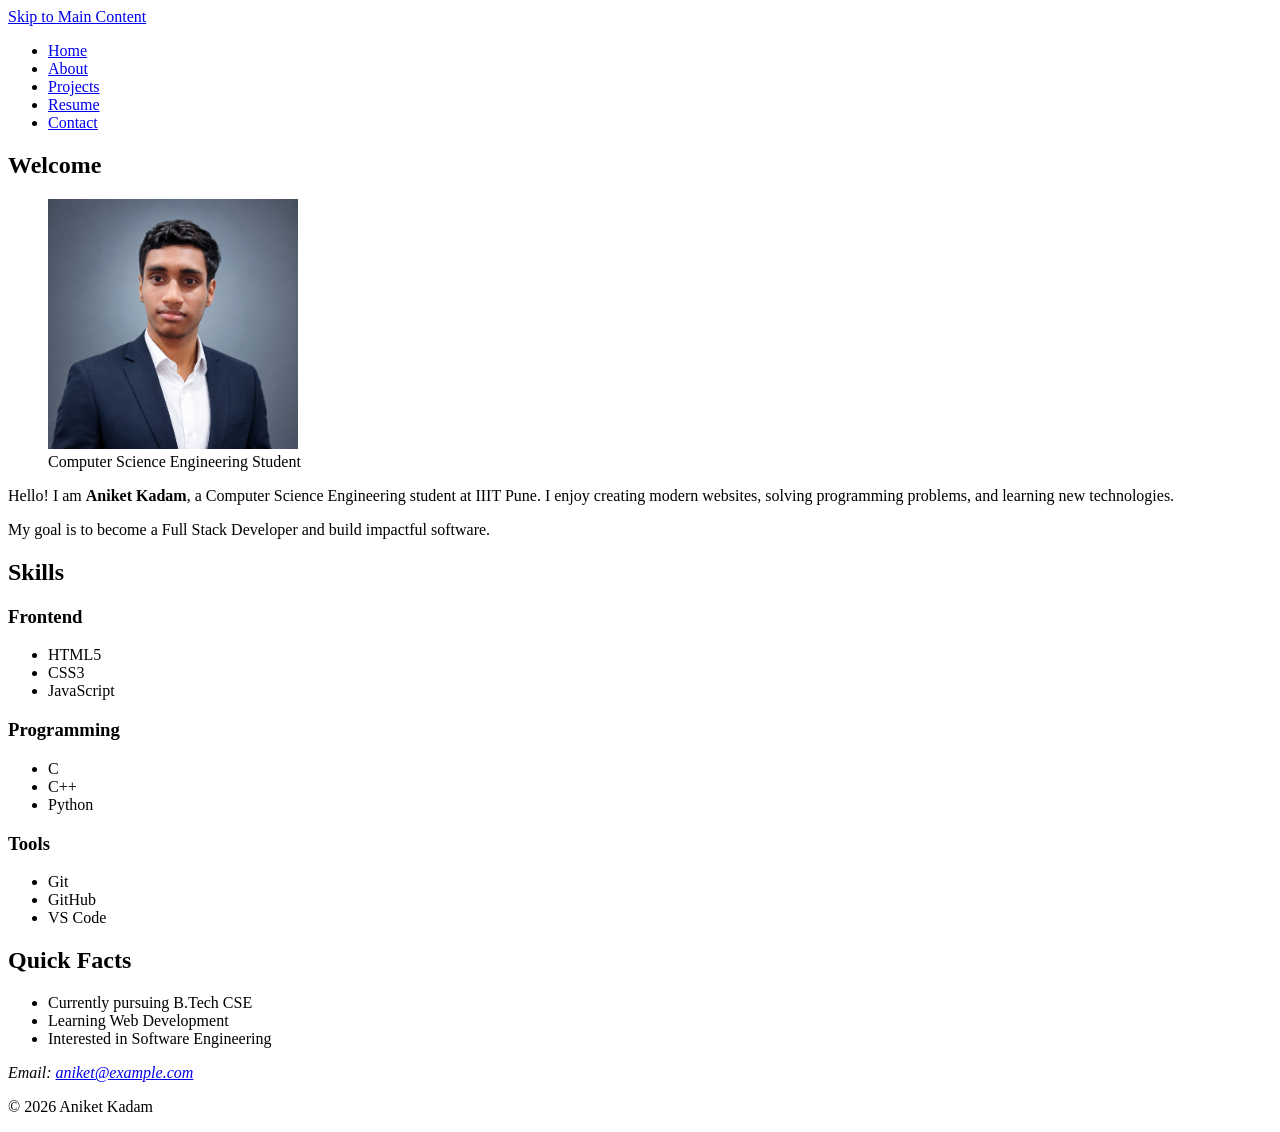
==== index.html @ 36141d14 "Initial commit" ====
<!DOCTYPE html>
<html lang="en">

<head>
    <meta charset="UTF-8">
    <meta name="viewport" content="width=device-width, initial-scale=1.0">

    <title>Aniket Kadam | Portfolio</title>

    <meta name="description" content="Portfolio of Aniket Kadam, Computer Science Engineering student at IIIT Pune.">

    <meta name="keywords" content="Portfolio, HTML, CSS, JavaScript, IIIT Pune">

    <meta name="author" content="Aniket Kadam">

</head>

<body>

    <a href="#main-content" class="skip-link">
        Skip to Main Content
    </a>

    <header>
        <nav aria-label="Primary Navigation">

            <ul>

                <li><a href="index.html">Home</a></li>

                <li><a href="about.html">About</a></li>

                <li><a href="projects.html">Projects</a></li>

                <li><a href="resume.html">Resume</a></li>

                <li><a href="contact.html">Contact</a></li>

            </ul>

        </nav>

    </header>

    <main id="main-content">

        <section>

            <h2>Welcome</h2>

            <figure>

                <img src="images/profile.png" alt="Portrait of Aniket Kadam" width="250">

                <figcaption>
                    Computer Science Engineering Student
                </figcaption>

            </figure>

            <p>

                Hello!

                I am <strong>Aniket Kadam</strong>, a Computer Science Engineering student at IIIT Pune.

                I enjoy creating modern websites, solving programming problems, and learning new technologies.

            </p>

            <p>

                My goal is to become a Full Stack Developer and build impactful software.

            </p>



        </section>

        <section>

            <h2>Skills</h2>

            <article>

                <h3>Frontend</h3>

                <ul>

                    <li>HTML5</li>

                    <li>CSS3</li>

                    <li>JavaScript</li>

                </ul>

            </article>

            <article>

                <h3>Programming</h3>

                <ul>

                    <li>C</li>

                    <li>C++</li>
                    
                    <li>Python</li>

                </ul>

            </article>

            <article>

                <h3>Tools</h3>

                <ul>

                    <li>Git</li>

                    <li>GitHub</li>

                    <li>VS Code</li>

                </ul>

            </article>

        </section>

        <aside>

            <h2>Quick Facts</h2>

            <ul>

                <li>Currently pursuing B.Tech CSE</li>

                <li>Learning Web Development</li>

                <li>Interested in Software Engineering</li>

            </ul>

        </aside>

    </main>

    <footer>

        <address>

            Email:
            <a href="mailto:aniket@example.com">
                aniket@example.com
            </a>

        </address>

        <p>

            © 2026 Aniket Kadam

        </p>

    </footer>

</body>

</html>
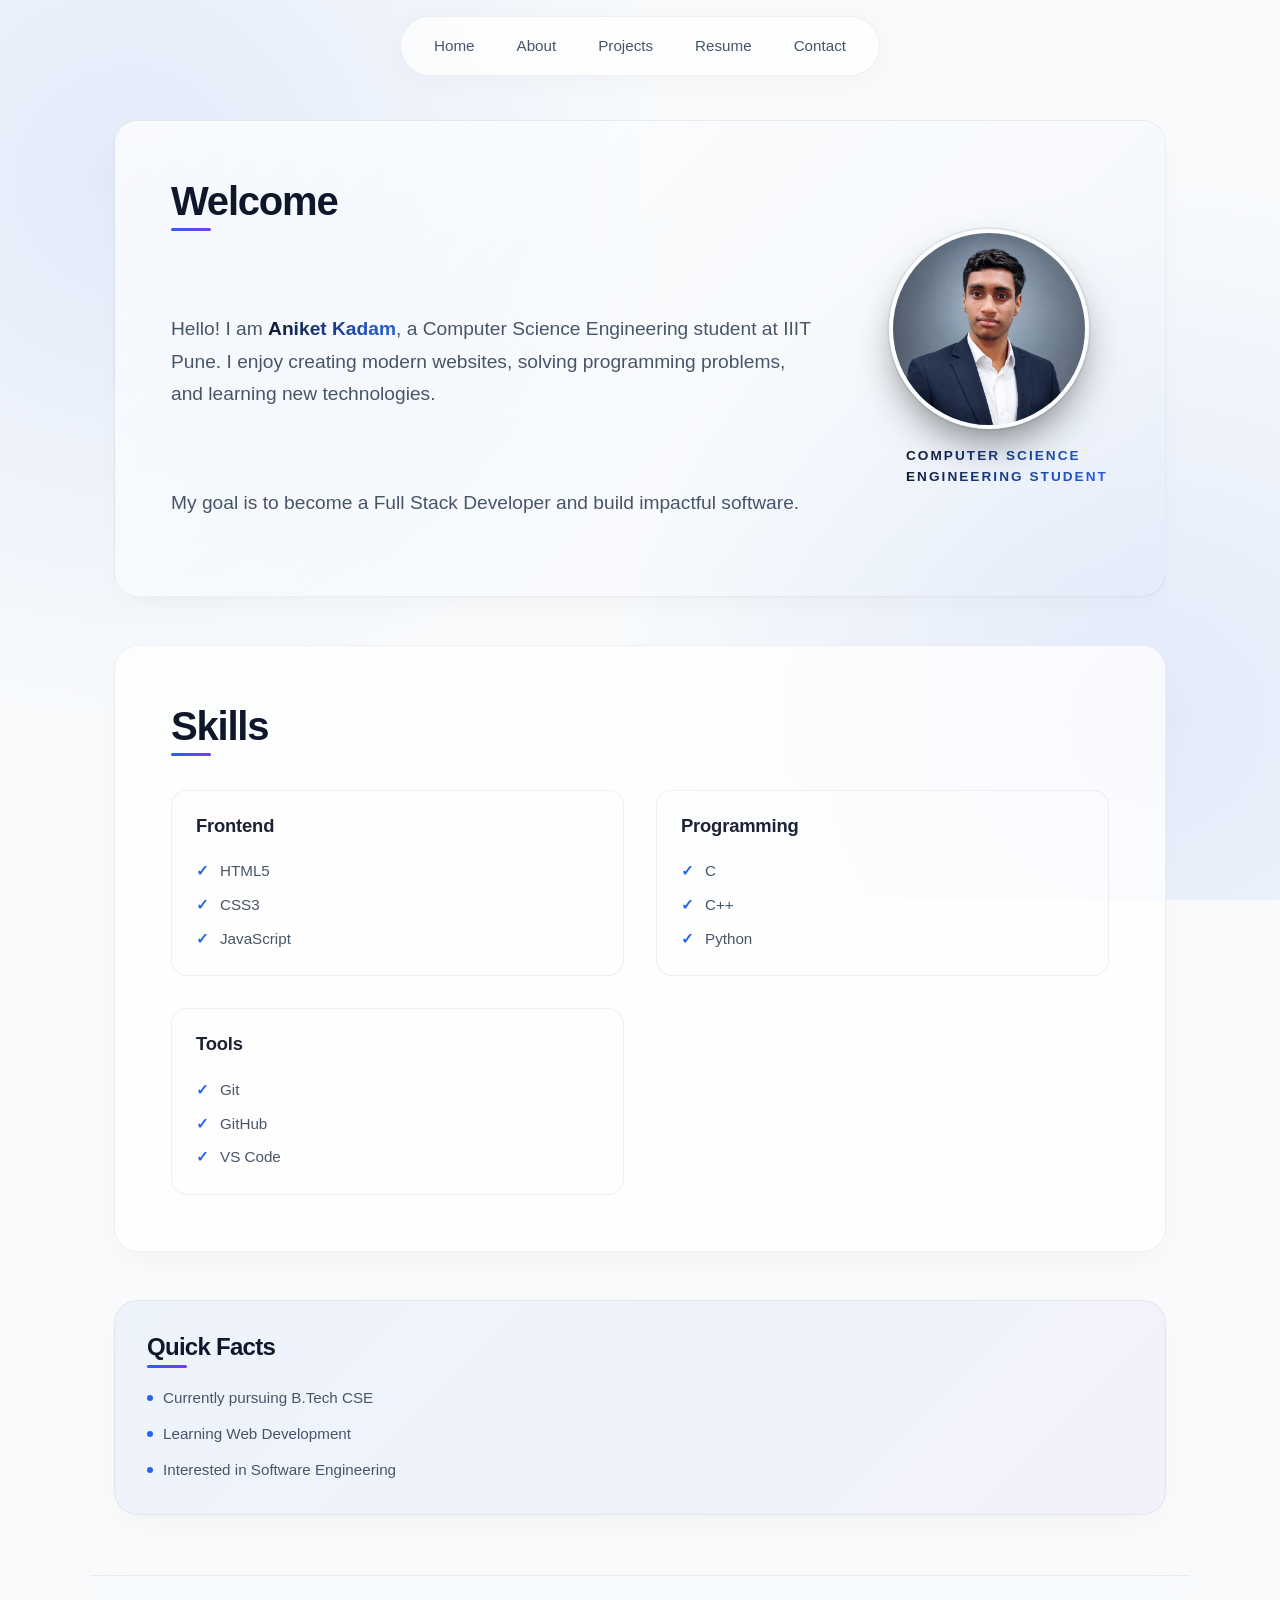
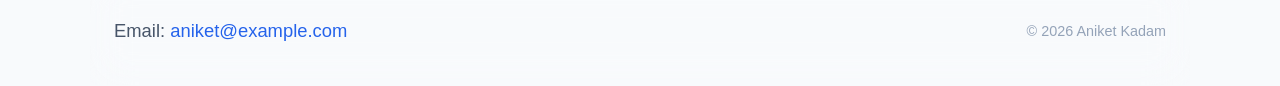
==== commit d61c18b4: "css added" ====
--- a/index.html
+++ b/index.html
@@ -12,6 +12,7 @@
     <meta name="keywords" content="Portfolio, HTML, CSS, JavaScript, IIIT Pune">
 
     <meta name="author" content="Aniket Kadam">
+    <link rel="stylesheet" href="css/style.css">
 
 </head>
 
@@ -23,7 +24,7 @@
 
     <header>
         <nav aria-label="Primary Navigation">
-
+            
             <ul>
 
                 <li><a href="index.html">Home</a></li>
@@ -42,9 +43,9 @@
 
     </header>
 
-    <main id="main-content">
+    <main id="main-content" class="container">
 
-        <section>
+        <section class="card">
 
             <h2>Welcome</h2>
 
@@ -78,11 +79,11 @@
 
         </section>
 
-        <section>
+        <section class="card">
 
             <h2>Skills</h2>
 
-            <article>
+            <article class="project-card">
 
                 <h3>Frontend</h3>
 
@@ -98,7 +99,7 @@
 
             </article>
 
-            <article>
+            <article class="project-card">
 
                 <h3>Programming</h3>
 
@@ -114,7 +115,7 @@
 
             </article>
 
-            <article>
+            <article class="project-card">
 
                 <h3>Tools</h3>
 
--- a/css/style.css
+++ b/css/style.css
@@ -0,0 +1,863 @@
+/* ==========================================================================
+   DESIGN SYSTEM & VARIABLES
+   ========================================================================== */
+
+:root {
+    /* Color Palette - Dark Theme (Default) */
+    --bg-main: #0a0a0c;
+    --bg-surface: rgba(18, 18, 22, 0.7);
+    --bg-surface-hover: rgba(26, 26, 32, 0.8);
+    --border-color: rgba(255, 255, 255, 0.08);
+    --border-hover: rgba(255, 255, 255, 0.16);
+    
+    --primary: #ffffff;
+    --secondary: #a1a1aa;
+    --accent: #3b82f6;
+    --accent-glow: rgba(59, 130, 246, 0.15);
+    --accent-gradient: linear-gradient(135deg, #3b82f6 0%, #8b5cf6 100%);
+    --text-primary: #f4f4f5;
+    --text-secondary: #a1a1aa;
+    --text-muted: #71717a;
+    
+    --card-shadow: 0 10px 30px -10px rgba(0, 0, 0, 0.7);
+    --nav-shadow: 0 4px 30px rgba(0, 0, 0, 0.4);
+    --glass-blur: blur(16px);
+
+    /* System Tokens */
+    --success: #10b981;
+    --warning: #f59e0b;
+    --danger: #ef4444;
+    --radius-sm: 8px;
+    --radius-md: 16px;
+    --radius-lg: 24px;
+    --radius-full: 9999px;
+    --transition-smooth: 300ms cubic-bezier(0.4, 0, 0.2, 1);
+    --transition-fast: 150ms cubic-bezier(0.4, 0, 0.2, 1);
+    
+    /* Responsive Typography Scale */
+    --font-size-base: clamp(0.95rem, 0.2vw + 0.9rem, 1.1rem);
+    --font-size-h1: clamp(2.2rem, 5vw + 1rem, 4rem);
+    --font-size-h2: clamp(1.6rem, 3vw + 1rem, 2.5rem);
+    --font-size-h3: clamp(1.25rem, 1.5vw + 1rem, 1.75rem);
+    --font-size-body: clamp(1rem, 0.5vw + 0.9rem, 1.15rem);
+}
+
+@media (prefers-color-scheme: light) {
+    :root {
+        /* Color Palette - Light Theme */
+        --bg-main: #f8fafc;
+        --bg-surface: rgba(255, 255, 255, 0.75);
+        --bg-surface-hover: rgba(255, 255, 255, 0.9);
+        --border-color: rgba(0, 0, 0, 0.06);
+        --border-hover: rgba(0, 0, 0, 0.12);
+        
+        --primary: #0f172a;
+        --secondary: #475569;
+        --accent: #2563eb;
+        --accent-glow: rgba(37, 99, 235, 0.1);
+        --accent-gradient: linear-gradient(135deg, #2563eb 0%, #7c3aed 100%);
+        --text-primary: #0f172a;
+        --text-secondary: #475569;
+        --text-muted: #94a3b8;
+        
+        --card-shadow: 0 10px 30px -10px rgba(0, 0, 0, 0.05);
+        --nav-shadow: 0 4px 30px rgba(0, 0, 0, 0.03);
+        --glass-blur: blur(20px);
+    }
+}
+
+/* ==========================================================================
+   RESET & BASE STYLES
+   ========================================================================== */
+
+*, *::before, *::after {
+    box-sizing: border-box;
+    margin: 0;
+    padding: 0;
+}
+
+html {
+    scroll-behavior: smooth;
+    font-size: 16px;
+    background-color: var(--bg-main);
+    color: var(--text-primary);
+    -webkit-font-smoothing: antialiased;
+    -moz-osx-font-smoothing: grayscale;
+}
+
+body {
+    font-family: -apple-system, BlinkMacSystemFont, "Segoe UI", Roboto, Helvetica, Arial, sans-serif;
+    font-size: var(--font-size-body);
+    line-height: 1.6;
+    overflow-x: hidden;
+    min-height: 100vh;
+    display: flex;
+    flex-direction: column;
+    background-image: 
+        radial-gradient(circle at 10% 20%, var(--accent-glow) 0%, transparent 40%),
+        radial-gradient(circle at 90% 80%, var(--accent-glow) 0%, transparent 40%);
+    background-attachment: fixed;
+}
+
+/* Accessibility Skip Link */
+.skip-link {
+    position: absolute;
+    top: -100px;
+    left: 20px;
+    background: var(--accent-gradient);
+    color: #ffffff;
+    padding: 12px 24px;
+    border-radius: var(--radius-sm);
+    z-index: 9999;
+    text-decoration: none;
+    font-weight: 600;
+    transition: top var(--transition-fast);
+}
+
+.skip-link:focus-visible {
+    top: 20px;
+    outline: 3px solid var(--primary);
+    outline-offset: 2px;
+}
+
+/* Custom Scrollbar */
+::-webkit-scrollbar {
+    width: 10px;
+}
+::-webkit-scrollbar-track {
+    background: var(--bg-main);
+}
+::-webkit-scrollbar-thumb {
+    background: var(--border-hover);
+    border-radius: var(--radius-full);
+    border: 2px solid var(--bg-main);
+}
+::-webkit-scrollbar-thumb:hover {
+    background: var(--text-muted);
+}
+
+::selection {
+    background: var(--accent);
+    color: #ffffff;
+}
+
+/* ==========================================================================
+   TYPOGRAPHY & HEADINGS
+   ========================================================================== */
+
+h1, h2, h3, h4 {
+    color: var(--primary);
+    font-weight: 700;
+    letter-spacing: -0.03em;
+    line-height: 1.2;
+}
+
+h2 {
+    font-size: var(--font-size-h2);
+    margin-bottom: 2rem;
+    position: relative;
+    display: inline-block;
+}
+
+h2::after {
+    content: '';
+    position: absolute;
+    left: 0;
+    bottom: -6px;
+    width: 40px;
+    height: 3px;
+    background: var(--accent-gradient);
+    border-radius: var(--radius-full);
+    transition: width var(--transition-smooth);
+}
+
+.card:hover h2::after {
+    width: 70px;
+}
+
+h3 {
+    font-size: var(--font-size-h3);
+    margin-bottom: 1rem;
+    letter-spacing: -0.02em;
+}
+
+h4 {
+    font-size: 1.15rem;
+    color: var(--text-primary);
+    margin: 1.5rem 0 0.75rem 0;
+    text-transform: uppercase;
+    letter-spacing: 0.05em;
+}
+
+p {
+    color: var(--text-secondary);
+    margin-bottom: 1.25rem;
+}
+
+p strong {
+    color: var(--primary);
+    font-weight: 600;
+}
+
+/* ==========================================================================
+   LAYOUT CONTAINER
+   ========================================================================== */
+
+.container {
+    width: 100%;
+    max-width: 1100px;
+    margin: 0 auto;
+    padding: 120px 24px 60px 24px;
+    flex: 1;
+    display: flex;
+    flex-direction: column;
+    gap: 3rem;
+    animation: fadeIn 800ms cubic-bezier(0.16, 1, 0.3, 1) forwards;
+}
+
+/* ==========================================================================
+   HEADER & AUTOMATIC NAV HIGHLIGHT
+   ========================================================================== */
+
+header {
+    position: fixed;
+    top: 0;
+    left: 0;
+    width: 100%;
+    z-index: 1000;
+    padding: 16px 24px;
+    display: flex;
+    justify-content: center;
+    animation: navReveal 600ms cubic-bezier(0.16, 1, 0.3, 1) forwards;
+}
+
+nav[aria-label="Primary Navigation"] {
+    background: var(--bg-surface);
+    backdrop-filter: var(--glass-blur);
+    -webkit-backdrop-filter: var(--glass-blur);
+    border: 1px solid var(--border-color);
+    padding: 8px 16px;
+    border-radius: var(--radius-full);
+    box-shadow: var(--nav-shadow);
+    max-width: 100%;
+    transition: border-color var(--transition-smooth), box-shadow var(--transition-smooth);
+}
+
+nav[aria-label="Primary Navigation"]:hover {
+    border-color: var(--border-hover);
+    box-shadow: 0 10px 40px -10px rgba(0, 0, 0, 0.5);
+}
+
+nav[aria-label="Primary Navigation"] ul {
+    display: flex;
+    list-style: none;
+    align-items: center;
+    gap: 8px;
+}
+
+nav[aria-label="Primary Navigation"] a {
+    color: var(--text-secondary);
+    text-decoration: none;
+    font-size: 0.95rem;
+    font-weight: 500;
+    padding: 8px 16px;
+    border: 1px solid transparent;
+    border-radius: var(--radius-full);
+    display: inline-block;
+    position: relative;
+    transition: color var(--transition-fast), background var(--transition-fast), border-color var(--transition-fast), transform var(--transition-fast);
+}
+
+nav[aria-label="Primary Navigation"] a:hover {
+    color: var(--primary);
+    background: rgba(255, 255, 255, 0.05);
+    border-color: var(--border-color);
+    transform: translateY(-1px);
+}
+
+/* Page Specific Active Styling Matcher (Bina JavaScript ke URL path detect karta hai) */
+html:not(:has(main section .project-card)):not(:has(main section h2:text-match("About"))):not(:has(form)):not(:has(a[download])) nav[aria-label="Primary Navigation"] a[href="index.html"],
+html:has(main section h2:text-match("About Me")) nav[aria-label="Primary Navigation"] a[href="about.html"],
+html:has(main section .project-card h4) nav[aria-label="Primary Navigation"] a[href="projects.html"],
+html:has(a[download]) nav[aria-label="Primary Navigation"] a[href="resume.html"],
+html:has(form) nav[aria-label="Primary Navigation"] a[href="contact.html"],
+/* Fallback matching by strict structural context */
+html:has(figure) nav[aria-label="Primary Navigation"] a[href="index.html"] {
+    color: #ffffff !important;
+    background: rgba(59, 130, 246, 0.15) !important;
+    border-color: var(--accent) !important;
+    box-shadow: 0 0 12px var(--accent-glow);
+}
+
+@media (prefers-color-scheme: light) {
+    html:not(:has(main section .project-card)):not(:has(main section h2:text-match("About"))):not(:has(form)):not(:has(a[download])) nav[aria-label="Primary Navigation"] a[href="index.html"],
+    html:has(main section h2:text-match("About Me")) nav[aria-label="Primary Navigation"] a[href="about.html"],
+    html:has(main section .project-card h4) nav[aria-label="Primary Navigation"] a[href="projects.html"],
+    html:has(a[download]) nav[aria-label="Primary Navigation"] a[href="resume.html"],
+    html:has(form) nav[aria-label="Primary Navigation"] a[href="contact.html"],
+    html:has(figure) nav[aria-label="Primary Navigation"] a[href="index.html"] {
+        color: var(--accent) !important;
+        background: rgba(37, 99, 235, 0.08) !important;
+        border-color: var(--accent) !important;
+    }
+}
+
+/* ==========================================================================
+   PREMIUM CARDS (SECTIONS) & LAYOUT
+   ========================================================================== */
+
+.card {
+    background: var(--bg-surface);
+    backdrop-filter: var(--glass-blur);
+    -webkit-backdrop-filter: var(--glass-blur);
+    border: 1px solid var(--border-color);
+    border-radius: var(--radius-lg);
+    padding: clamp(2rem, 5vw, 3.5rem);
+    box-shadow: var(--card-shadow);
+    position: relative;
+    overflow: hidden;
+    isolation: isolate;
+    transition: transform var(--transition-smooth), border-color var(--transition-smooth), box-shadow var(--transition-smooth);
+}
+
+.card:hover {
+    transform: translateY(-4px);
+    border-color: var(--border-hover);
+    box-shadow: 0 20px 40px -15px rgba(0, 0, 0, 0.6);
+}
+
+/* ==========================================================================
+   HOME PAGE (WELCOME / HERO SECTION DESIGN)
+   ========================================================================== */
+
+#main-content > .card:first-of-type {
+    display: flex;
+    flex-direction: column;
+    align-items: center;
+    text-align: center;
+    gap: 2rem;
+    background: linear-gradient(135deg, var(--bg-surface) 0%, rgba(59, 130, 246, 0.02) 100%);
+    position: relative;
+    width: 100%;
+}
+
+#main-content > .card:first-of-type p {
+    max-width: 720px;
+    margin-left: auto;
+    margin-right: auto;
+    font-size: clamp(1.05rem, 0.4vw + 1rem, 1.2rem);
+    line-height: 1.7;
+}
+
+#main-content > .card:first-of-type p strong {
+    color: var(--primary);
+    background: linear-gradient(120deg, var(--primary) 0%, var(--accent) 100%);
+    -webkit-background-clip: text;
+    -webkit-text-fill-color: transparent;
+    font-weight: 800;
+}
+
+/* Profile Image Styling */
+figure {
+    justify-self: center;
+    position: relative;
+    display: flex;
+    flex-direction: column;
+    align-items: center;
+    gap: 1rem;
+}
+
+figure img {
+    border-radius: var(--radius-full);
+    width: 200px;
+    height: 200px;
+    object-fit: cover;
+    border: 4px solid var(--bg-surface);
+    box-shadow: 0 0 0 2px var(--border-color), 0 20px 40px -10px rgba(0, 0, 0, 0.5);
+    transition: transform var(--transition-smooth), border-color var(--transition-smooth), box-shadow var(--transition-smooth);
+    animation: float 6s ease-in-out infinite;
+}
+
+figure:hover img {
+    transform: scale(1.05) rotate(2deg);
+    border-color: var(--primary);
+    box-shadow: 0 0 25px 5px var(--accent-glow), 0 25px 5px -10px rgba(0, 0, 0, 0.6);
+}
+
+figcaption {
+    font-size: 0.85rem;
+    text-transform: uppercase;
+    letter-spacing: 0.15em;
+    /* color: var(--accent); */
+    color: var(--primary);
+    background: linear-gradient(120deg, var(--primary) 0%, var(--accent) 100%);
+    -webkit-background-clip: text;
+    -webkit-text-fill-color: transparent;
+    
+    font-weight: 600;
+    margin-left: 37px;
+}
+
+/* ==========================================================================
+   PROJECTS SECTION (GRID & ALIGNMENT REPAIR)
+   ========================================================================== */
+
+main#main-content .card:has(.project-card) {
+    display: flex;
+    flex-direction: column;
+    gap: 2rem;
+    width: 100%;
+}
+
+main#main-content .card:has(.project-card) h2 {
+    width: 100%;
+    display: block;
+    margin-bottom: 0.5rem;
+}
+
+.project-card {
+    background: rgba(255, 255, 255, 0.015);
+    border: 1px solid var(--border-color);
+    border-radius: var(--radius-md);
+    padding: 2rem;
+    display: flex;
+    flex-direction: column;
+    gap: 1rem;
+    width: 100%;
+    box-sizing: border-box;
+    transition: transform var(--transition-smooth), border-color var(--transition-smooth), box-shadow var(--transition-smooth);
+}
+
+.project-card:hover {
+    background: rgba(255, 255, 255, 0.04);
+    border-color: var(--accent);
+    transform: translateY(-2px);
+}
+
+@media (prefers-color-scheme: light) {
+    .project-card {
+        background: rgba(0, 0, 0, 0.01);
+    }
+}
+
+/* Amazon Clone features list formatting inside container */
+.project-card h4 {
+    font-size: 0.95rem;
+    text-transform: uppercase;
+    letter-spacing: 0.05em;
+    color: var(--primary);
+    margin: 1.2rem 0 0.2rem 0;
+}
+
+.project-card ul {
+    list-style: none !important;
+    display: flex !important;
+    flex-direction: column !important;
+    flex-wrap: nowrap !important;
+    gap: 0.6rem !important;
+    padding-left: 0 !important;
+    margin-top: 0.4rem !important;
+}
+
+.project-card ul li {
+    position: relative !important;
+    padding-left: 24px !important;
+    font-size: 0.95rem !important;
+    color: var(--text-secondary) !important;
+    background: transparent !important;
+    border: none !important;
+    padding-top: 0 !important;
+    padding-bottom: 0 !important;
+    border-radius: 0 !important;
+    transform: none !important;
+    display: list-item !important;
+}
+
+.project-card ul li::before {
+    content: "✓" !important;
+    position: absolute !important;
+    left: 0 !important;
+    color: var(--accent) !important;
+    font-weight: bold !important;
+}
+
+.project-card p:has(strong) {
+    font-size: 0.9rem;
+    color: var(--text-muted);
+    border-top: 1px solid var(--border-color);
+    padding-top: 1rem;
+    margin-top: auto;
+}
+
+.project-card p strong {
+    color: var(--accent);
+    font-weight: 600;
+}
+
+/* ==========================================================================
+   SKILLS GRID & OTHER SUB-PAGES LISTS
+   ========================================================================== */
+
+.card:has(.project-card:not(h4)) {
+    display: grid;
+    grid-template-columns: 1fr;
+    gap: 2rem;
+}
+
+/* Technical Skill Badges (index.html & resume.html lists) */
+.card:not(:has(h4)) .project-card ul,
+.card:has(h2:text-match("Technical Skills")) ul {
+    list-style: none;
+    display: flex;
+    flex-wrap: wrap;
+    gap: 8px;
+    margin-top: 1rem;
+}
+
+.card:not(:has(h4)) .project-card ul li,
+.card:has(h2:text-match("Technical Skills")) ul li {
+    font-size: 0.85rem;
+    font-weight: 500;
+    padding: 6px 14px;
+    background: var(--bg-main);
+    border: 1px solid var(--border-color);
+    border-radius: var(--radius-full);
+    color: var(--text-secondary);
+}
+
+/* Standard Lists (Interests, Achievements) */
+.card > ul:not(:has(li:before)) {
+    list-style: none;
+    display: grid;
+    grid-template-columns: 1fr;
+    gap: 1rem;
+}
+
+.card > ul:not(:has(.project-card)) li {
+    position: relative;
+    padding-left: 28px;
+    color: var(--text-secondary);
+    transition: color var(--transition-fast), transform var(--transition-fast);
+}
+
+.card > ul:not(:has(.project-card)) li::before {
+    content: "→";
+    position: absolute;
+    left: 0;
+    color: var(--accent);
+    font-weight: bold;
+}
+
+.card > ul:not(:has(.project-card)) li:hover {
+    color: var(--primary);
+    transform: translateX(4px);
+}
+
+/* ==========================================================================
+   ASIDE QUICK FACTS
+   ========================================================================== */
+
+aside {
+    background: linear-gradient(135deg, rgba(59, 130, 246, 0.05) 0%, rgba(139, 92, 246, 0.05) 100%);
+    border: 1px solid var(--border-color);
+    border-radius: var(--radius-lg);
+    padding: 2rem;
+    box-shadow: var(--card-shadow);
+}
+
+aside h2 {
+    font-size: 1.5rem;
+    margin-bottom: 1.5rem;
+}
+
+aside ul {
+    list-style: none;
+    display: flex;
+    flex-direction: column;
+    gap: 12px;
+}
+
+aside li {
+    font-size: 0.95rem;
+    color: var(--text-secondary);
+    display: flex;
+    align-items: center;
+    gap: 10px;
+}
+
+aside li::before {
+    content: "";
+    display: inline-block;
+    width: 6px;
+    height: 6px;
+    background: var(--accent);
+    border-radius: var(--radius-full);
+}
+
+/* ==========================================================================
+   BUTTONS & LINKS
+   ========================================================================== */
+
+a[download] {
+    display: inline-flex;
+    align-items: center;
+    justify-content: center;
+    padding: 14px 28px;
+    background: var(--accent-gradient);
+    color: #ffffff !important;
+    font-weight: 600;
+    text-decoration: none;
+    border-radius: var(--radius-md);
+    box-shadow: 0 4px 15px var(--accent-glow);
+    transition: transform var(--transition-fast), box-shadow var(--transition-fast), filter var(--transition-fast);
+    cursor: pointer;
+}
+
+a[download]:hover {
+    transform: translateY(-2px);
+    box-shadow: 0 8px 25px var(--accent-glow);
+    filter: brightness(1.1);
+}
+
+a[download]:active {
+    transform: translateY(1px);
+}
+
+/* ==========================================================================
+   FORMS & INPUTS
+   ========================================================================== */
+
+form {
+    display: flex;
+    flex-direction: column;
+    gap: 1.5rem;
+    margin-top: 1rem;
+}
+
+form p {
+    margin-bottom: 0;
+}
+
+form label {
+    font-size: 0.9rem;
+    font-weight: 600;
+    color: var(--text-primary);
+    letter-spacing: 0.02em;
+}
+
+form input[type="text"],
+form input[type="email"],
+form textarea {
+    width: 100%;
+    padding: 14px 16px;
+    background: rgba(0, 0, 0, 0.2);
+    border: 1px solid var(--border-color);
+    border-radius: var(--radius-sm);
+    color: var(--text-primary);
+    font-family: inherit;
+    font-size: 1rem;
+    margin-top: 0.5rem;
+    transition: border-color var(--transition-fast), box-shadow var(--transition-fast);
+}
+
+@media (prefers-color-scheme: light) {
+    form input[type="text"], form input[type="email"], form textarea {
+        background: rgba(255, 255, 255, 0.8);
+    }
+}
+
+form input:focus, form textarea:focus {
+    outline: none;
+    border-color: var(--accent);
+    box-shadow: 0 0 0 4px var(--accent-glow);
+}
+
+form button[type="submit"] {
+    align-self: flex-start;
+    padding: 14px 32px;
+    background: var(--primary);
+    color: var(--bg-main);
+    border: none;
+    border-radius: var(--radius-sm);
+    font-size: 1rem;
+    font-weight: 600;
+    cursor: pointer;
+    transition: transform var(--transition-fast), opacity var(--transition-fast);
+}
+
+form button[type="submit"]:hover {
+    transform: translateY(-2px);
+    opacity: 0.9;
+}
+
+/* ==========================================================================
+   FOOTER SECTION
+   ========================================================================= */
+
+footer {
+    margin-top: auto;
+    border-top: 1px solid var(--border-color);
+    background: rgba(10, 10, 12, 0.4);
+    backdrop-filter: var(--glass-blur);
+    -webkit-backdrop-filter: var(--glass-blur);
+    padding: 40px 24px;
+    display: flex;
+    flex-direction: column;
+    align-items: center;
+    gap: 1.5rem;
+    text-align: center;
+}
+
+footer address {
+    font-style: normal;
+    color: var(--text-secondary);
+}
+
+footer a, .card a {
+    color: var(--accent);
+    text-decoration: none;
+    font-weight: 500;
+    transition: color var(--transition-fast);
+}
+
+footer a:hover, .card a:hover {
+    color: var(--primary);
+}
+
+footer p {
+    font-size: 0.9rem;
+    color: var(--text-muted);
+    margin-bottom: 0;
+}
+
+/* ==========================================================================
+   ANIMATIONS & RESPONSIVE MEDIA QUERIES
+   ========================================================================== */
+
+@keyframes fadeIn {
+    from { opacity: 0; transform: translateY(20px); }
+    to { opacity: 1; transform: translateY(0); }
+}
+
+@keyframes navReveal {
+    from { opacity: 0; transform: translateY(-20px); }
+    to { opacity: 1; transform: translateY(0); }
+}
+
+@keyframes float {
+    0%, 100% { transform: translateY(0px); }
+    50% { transform: translateY(-10px); }
+}
+
+/* Responsive Adaptive Grids Layouts */
+@media (min-width: 768px) {
+    /* Home page split grid matrix */
+    #main-content > .card:first-of-type {
+        display: grid;
+        grid-template-columns: 1fr 240px;
+        text-align: left;
+        align-items: center;
+        gap: 3.5rem;
+    }
+    #main-content > .card:first-of-type h2,
+    #main-content > .card:first-of-type p {
+        grid-column: 1;
+        margin-left: 0;
+        margin-right: 0;
+    }
+    #main-content > .card:first-of-type figure {
+        grid-column: 2;
+        grid-row: 1 / 4;
+        justify-self: center;
+    }
+
+    /* Projects grid multi-column columns repair */
+    main#main-content .card:has(.project-card) {
+        display: grid;
+        grid-template-columns: repeat(2, 1fr);
+        align-items: stretch;
+        gap: 2rem;
+    }
+    main#main-content .card:has(.project-card) h2 {
+        grid-column: 1 / -1;
+    }
+    
+    /* Skills grid alignment split */
+    .card:has(.project-card:not(h4)) {
+        grid-template-columns: repeat(3, 1fr);
+    }
+    .card:has(.project-card:not(h4)) h2 {
+        grid-column: 1 / -1;
+    }
+
+    footer {
+        flex-direction: row;
+        justify-content: space-between;
+        max-width: 1100px;
+        margin-left: auto;
+        margin-right: auto;
+        width: 100%;
+        background: transparent;
+    }
+}
+/* ==========================================================================
+   INDEX SITEMAP SKILLS COMPACT REFACTOR
+   ========================================================================== */
+
+/* Target only the skills section card to balance typography scales */
+.card:has(.project-card:not(h4)) {
+    gap: 1.5rem;
+}
+
+/* Make skills grid item categories tightly bounded and clean */
+.card:has(.project-card:not(h4)) .project-card {
+    padding: 1.5rem;
+    background: rgba(255, 255, 255, 0.015);
+    border-radius: var(--radius-md);
+    display: flex;
+    flex-direction: column;
+    gap: 0.75rem;
+}
+
+/* Shrink the size of individual skill headings (Frontend, Programming, Tools) */
+.card:has(.project-card:not(h4)) .project-card h3 {
+    font-size: 1.15rem;
+    font-weight: 600;
+    letter-spacing: -0.01em;
+    color: var(--primary);
+    margin-bottom: 0.25rem;
+    opacity: 0.95;
+}
+
+/* Shrink global badge sizing metrics for specific clean minimal skills view */
+.card:not(:has(h4)) .project-card ul li,
+main#main-content .card:has(article.project-card:not(:has(h4))) ul li {
+    font-size: 0.8rem !important; /* Decreased font size for compact premium look */
+    font-weight: 500;
+    padding: 4px 10px !important; /* Tighter structural padding gap */
+    background: rgba(255, 255, 255, 0.03) !important;
+    border: 1px solid rgba(255, 255, 255, 0.05) !important;
+    color: var(--text-secondary);
+    border-radius: var(--radius-sm) !important; /* Sleek rectangular radius instead of big pills */
+    letter-spacing: 0.01em;
+    transition: all var(--transition-fast) !important;
+}
+
+/* Elegant light theme adaptation for minimal tech tokens */
+@media (prefers-color-scheme: light) {
+    .card:not(:has(h4)) .project-card ul li,
+    main#main-content .card:has(article.project-card:not(:has(h4))) ul li {
+        background: rgba(0, 0, 0, 0.03) !important;
+        border: 1px solid rgba(0, 0, 0, 0.04) !important;
+    }
+}
+
+/* Interactive feedback loop for hover actions */
+.card:not(:has(h4)) .project-card ul li:hover,
+main#main-content .card:has(article.project-card:not(:has(h4))) ul li:hover {
+    color: var(--primary) !important;
+    background: rgba(59, 130, 246, 0.1) !important;
+    border-color: var(--accent) !important;
+    transform: translateY(-1px) scale(1.02) !important;
+    box-shadow: 0 4px 12px rgba(59, 130, 246, 0.1);
+}
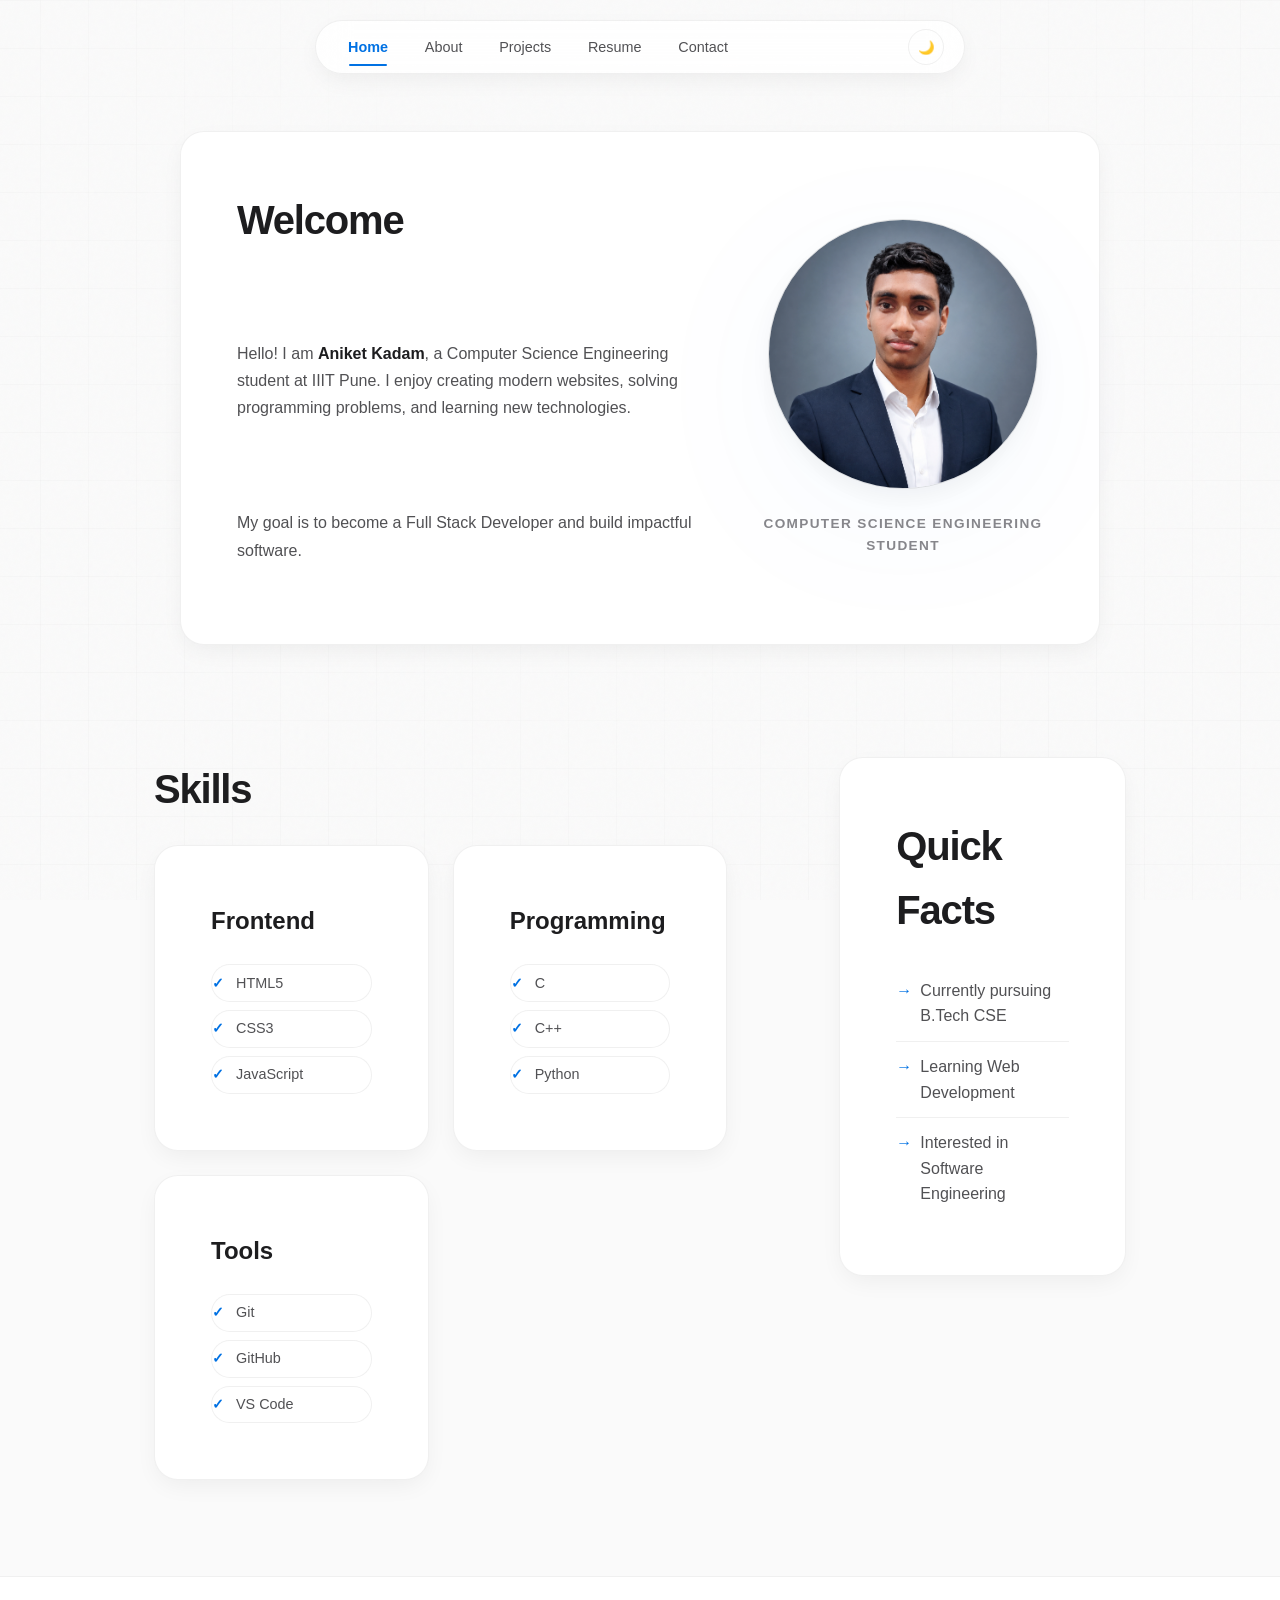
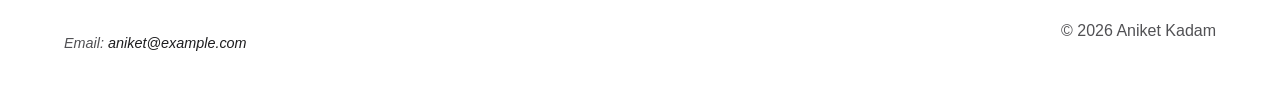
==== commit 7e59f9f7: "css added" ====
--- a/index.html
+++ b/index.html
@@ -40,12 +40,18 @@
             </ul>
 
         </nav>
+        <button
+        class="theme-toggle-btn"
+        id="themeToggle"
+        aria-label="Toggle Theme">
+        🌙
+    </button>
 
     </header>
 
-    <main id="main-content" class="container">
+    <main id="main-content" class="home-page">
 
-        <section class="card">
+        <section id="hero-section" class="hero">
 
             <h2>Welcome</h2>
 
@@ -79,7 +85,7 @@
 
         </section>
 
-        <section class="card">
+        <section  id="skills-section" class="skills">
 
             <h2>Skills</h2>
 
@@ -133,7 +139,7 @@
 
         </section>
 
-        <aside>
+        <aside id="quick-facts" class="sidebar">
 
             <h2>Quick Facts</h2>
 
@@ -169,7 +175,7 @@
         </p>
 
     </footer>
-
+<script src="scrpt.js"></script>
 </body>
 
 </html>
--- a/css/style.css
+++ b/css/style.css
@@ -1,863 +1,798 @@
 /* ==========================================================================
-   DESIGN SYSTEM & VARIABLES
+   1. DESIGN SYSTEM VARIABLES & THEMES
    ========================================================================== */
 
 :root {
-    /* Color Palette - Dark Theme (Default) */
-    --bg-main: #0a0a0c;
-    --bg-surface: rgba(18, 18, 22, 0.7);
-    --bg-surface-hover: rgba(26, 26, 32, 0.8);
-    --border-color: rgba(255, 255, 255, 0.08);
-    --border-hover: rgba(255, 255, 255, 0.16);
+  /* Typography */
+  --font-sans: -apple-system, BlinkMacSystemFont, "SF Pro Display", "Segoe UI", Roboto, Helvetica, Arial, sans-serif;
+  
+  /* Layout Constants */
+  --radius-sm: 8px;
+  --radius-md: 16px;
+  --radius-lg: 24px;
+  --radius-pill: 9999px;
+  
+  /* Animation Timings */
+  --transition-smooth: cubic-bezier(0.16, 1, 0.3, 1);
+  --duration-fast: 200ms;
+  --duration-normal: 400ms;
+
+  /* PREMIUM DARK THEME (Default) */
+  --bg-app: #030303;
+  --bg-surface: rgba(18, 18, 20, 0.75);
+  --bg-card: rgba(22, 22, 24, 0.55);
+  
+  /* Reduced border opacity for a more refined look */
+  --border-color: rgba(255, 255, 255, 0.05);
+  --border-strong: rgba(255, 255, 255, 0.12);
+  
+  --text-primary: #f5f5f7;
+  --text-secondary: #a1a1a6;
+  --text-muted: #6e6e73;
+  
+  --primary: #2997ff;
+  --accent: #bf5af2;
+  --accent-glow: #2997ff;
+  
+  /* Softer shadows for elegance */
+  --shadow-soft: 0 8px 30px -4px rgba(0, 0, 0, 0.25);
+  --shadow-hover: 0 16px 40px -8px rgba(0, 0, 0, 0.4), 0 0 0 1px rgba(255, 255, 255, 0.03);
+}
+
+/* AUTOMATIC LIGHT THEME OVERRIDE */
+@media (prefers-color-scheme: light) {
+  :root {
+    --bg-app: #fafafa;
+    --bg-surface: rgba(255, 255, 255, 0.85);
+    --bg-card: rgba(255, 255, 255, 1);
     
-    --primary: #ffffff;
-    --secondary: #a1a1aa;
-    --accent: #3b82f6;
-    --accent-glow: rgba(59, 130, 246, 0.15);
-    --accent-gradient: linear-gradient(135deg, #3b82f6 0%, #8b5cf6 100%);
-    --text-primary: #f4f4f5;
-    --text-secondary: #a1a1aa;
-    --text-muted: #71717a;
+    --border-color: rgba(0, 0, 0, 0.06);
+    --border-strong: rgba(0, 0, 0, 0.12);
     
-    --card-shadow: 0 10px 30px -10px rgba(0, 0, 0, 0.7);
-    --nav-shadow: 0 4px 30px rgba(0, 0, 0, 0.4);
-    --glass-blur: blur(16px);
-
-    /* System Tokens */
-    --success: #10b981;
-    --warning: #f59e0b;
-    --danger: #ef4444;
-    --radius-sm: 8px;
-    --radius-md: 16px;
-    --radius-lg: 24px;
-    --radius-full: 9999px;
-    --transition-smooth: 300ms cubic-bezier(0.4, 0, 0.2, 1);
-    --transition-fast: 150ms cubic-bezier(0.4, 0, 0.2, 1);
+    --text-primary: #1d1d1f;
+    --text-secondary: #515154;
+    --text-muted: #86868b;
     
-    /* Responsive Typography Scale */
-    --font-size-base: clamp(0.95rem, 0.2vw + 0.9rem, 1.1rem);
-    --font-size-h1: clamp(2.2rem, 5vw + 1rem, 4rem);
-    --font-size-h2: clamp(1.6rem, 3vw + 1rem, 2.5rem);
-    --font-size-h3: clamp(1.25rem, 1.5vw + 1rem, 1.75rem);
-    --font-size-body: clamp(1rem, 0.5vw + 0.9rem, 1.15rem);
+    --primary: #0071e3;
+    --accent: #a200f1;
+    --accent-glow: #0071e3;
+    
+    --shadow-soft: 0 8px 24px -4px rgba(0, 0, 0, 0.06);
+    --shadow-hover: 0 12px 32px -6px rgba(0, 0, 0, 0.1), 0 0 0 1px rgba(0, 0, 0, 0.02);
+  }
+}
+
+/* MANUAL OVERRIDE (For JS toggles) */
+body.dark-theme {
+  --bg-app: #030303;
+  --bg-surface: rgba(18, 18, 20, 0.75);
+  --bg-card: rgba(22, 22, 24, 0.55);
+  --border-color: rgba(255, 255, 255, 0.05);
+  --border-strong: rgba(255, 255, 255, 0.12);
+  --text-primary: #f5f5f7;
+  --text-secondary: #a1a1a6;
+  --text-muted: #6e6e73;
+  --primary: #2997ff;
+  --accent: #bf5af2;
+  --accent-glow: #2997ff;
+  --shadow-soft: 0 8px 30px -4px rgba(0, 0, 0, 0.25);
+  --shadow-hover: 0 16px 40px -8px rgba(0, 0, 0, 0.4), 0 0 0 1px rgba(255, 255, 255, 0.03);
+}
+
+/* ==========================================================================
+   2. ROOT RESETS & ULTRA-SUBTLE PREMIUM BACKGROUND ENGINE
+   ========================================================================== */
+
+*, *::before, *::after {
+  box-sizing: border-box;
+  margin: 0;
+  padding: 0;
+}
+
+html {
+  font-family: var(--font-sans);
+  font-size: 16px;
+  line-height: 1.6;
+  scroll-behavior: smooth;
+  scroll-padding-top: 6rem;
+  -webkit-font-smoothing: antialiased;
+}
+
+body {
+  min-height: 100vh;
+  display: flex;
+  flex-direction: column;
+  background-color: var(--bg-app);
+  color: var(--text-primary);
+  position: relative;
+  isolation: isolate;
+}
+
+/* THIN, FADED GRID LINES (30-40% lower opacity & faded under hero) */
+body::before {
+  content: "";
+  position: fixed;
+  inset: 0;
+  z-index: -2;
+  pointer-events: none;
+  background-image: 
+    linear-gradient(to right, rgba(255, 255, 255, 0.015) 1px, transparent 1px),
+    linear-gradient(to bottom, rgba(255, 255, 255, 0.015) 1px, transparent 1px);
+  background-size: 48px 48px;
+  background-position: center top;
+  /* Fade out the grid perfectly behind the hero section so they don't compete */
+  mask-image: radial-gradient(ellipse at 50% 20%, transparent 20%, black 75%);
+  -webkit-mask-image: radial-gradient(ellipse at 50% 20%, transparent 20%, black 75%);
 }
 
 @media (prefers-color-scheme: light) {
-    :root {
-        /* Color Palette - Light Theme */
-        --bg-main: #f8fafc;
-        --bg-surface: rgba(255, 255, 255, 0.75);
-        --bg-surface-hover: rgba(255, 255, 255, 0.9);
-        --border-color: rgba(0, 0, 0, 0.06);
-        --border-hover: rgba(0, 0, 0, 0.12);
-        
-        --primary: #0f172a;
-        --secondary: #475569;
-        --accent: #2563eb;
-        --accent-glow: rgba(37, 99, 235, 0.1);
-        --accent-gradient: linear-gradient(135deg, #2563eb 0%, #7c3aed 100%);
-        --text-primary: #0f172a;
-        --text-secondary: #475569;
-        --text-muted: #94a3b8;
-        
-        --card-shadow: 0 10px 30px -10px rgba(0, 0, 0, 0.05);
-        --nav-shadow: 0 4px 30px rgba(0, 0, 0, 0.03);
-        --glass-blur: blur(20px);
-    }
-}
-
-/* ==========================================================================
-   RESET & BASE STYLES
-   ========================================================================== */
-
-*, *::before, *::after {
-    box-sizing: border-box;
+  body::before {
+    background-image: 
+      linear-gradient(to right, rgba(0, 0, 0, 0.015) 1px, transparent 1px),
+      linear-gradient(to bottom, rgba(0, 0, 0, 0.015) 1px, transparent 1px);
+  }
+}
+
+/* EXTREME CORNER GLOWS (Pushed into deep corners, huge blur, opacity 0.03) */
+html::before {
+  content: "";
+  position: fixed;
+  inset: -70%;                 /* Push much farther outside screen */
+  z-index: -3;
+  pointer-events: none;
+
+  background:
+    radial-gradient(circle at 0% 0%,
+      rgba(41,151,255,.35) 0%,
+      transparent 18%),
+
+    radial-gradient(circle at 100% 100%,
+      rgba(191,90,242,.30) 0%,
+      transparent 18%);
+
+  filter: blur(320px);         /* Much softer */
+  opacity: 0.015;              /* Half the current opacity */
+  animation: premiumAmbientDrift 50s ease-in-out infinite alternate;
+}
+
+@media (prefers-color-scheme: light) {
+  html::before { opacity: 0.06; }
+}
+
+/* PREMIUM FILM NOISE/GRAIN (2% opacity overlay) */
+body::after {
+  content: "";
+  position: fixed;
+  inset: 0;
+  z-index: -1;
+  pointer-events: none;
+  opacity: 0.02;
+  background-image: url("data:image/svg+xml,%3Csvg viewBox='0 0 200 200' xmlns='http://www.w3.org/2000/svg'%3E%3Cfilter id='noiseFilter'%3E%3CfeTurbulence type='fractalNoise' baseFrequency='0.85' numOctaves='3' stitchTiles='stitch'/%3E%3C/filter%3E%3Crect width='100%25' height='100%25' filter='url(%23noiseFilter)'/%3E%3C/svg%3E");
+}
+
+/* ==========================================================================
+   3. ACCESSIBILITY OVERRIDES
+   ========================================================================== */
+
+*:focus { outline: none; }
+*:focus-visible { outline: 2px solid var(--primary); outline-offset: 4px; }
+
+.skip-link {
+  position: absolute;
+  top: -5rem;
+  left: 1rem;
+  background: var(--primary);
+  color: #fff;
+  padding: 0.75rem 1.5rem;
+  border-radius: var(--radius-sm);
+  z-index: 2000;
+  font-weight: 600;
+  text-decoration: none;
+  transition: top var(--duration-fast) ease;
+}
+
+.skip-link:focus { top: 1rem; }
+
+/* ==========================================================================
+   4. FLOATING GLASS PILL NAVBAR
+   ========================================================================== */
+
+header {
+  position: sticky;
+  top: 1.25rem;
+  z-index: 1000;
+  width: min(90%, 650px);
+  margin: 0 auto;
+  
+  display: flex;
+  justify-content: space-between;
+  align-items: center;
+  padding: 0.5rem 1.25rem;
+  
+  background: var(--bg-surface);
+  backdrop-filter: blur(16px) saturate(180%);
+  -webkit-backdrop-filter: blur(16px) saturate(180%);
+  
+  border: 1px solid var(--border-color);
+  border-radius: var(--radius-pill);
+  box-shadow: var(--shadow-soft);
+  
+  animation: slideDownFade 0.6s var(--transition-smooth) both;
+  transition: transform var(--duration-normal) var(--transition-smooth), 
+              box-shadow var(--duration-normal) var(--transition-smooth),
+              border-color var(--duration-normal);
+}
+
+header:hover {
+  transform: translateY(-2px);
+  box-shadow: var(--shadow-hover);
+  border-color: var(--border-strong);
+}
+
+nav[aria-label="Primary Navigation"] ul {
+  display: flex;
+  align-items: center;
+  gap: clamp(0.25rem, 1vw, 1.25rem);
+  list-style: none;
+}
+
+nav[aria-label="Primary Navigation"] a {
+  text-decoration: none;
+  font-size: 0.9rem;
+  font-weight: 500;
+  color: var(--text-secondary);
+  padding: 0.4rem 0.75rem;
+  border-radius: var(--radius-pill);
+  position: relative;
+  transition: color var(--duration-fast) ease, background-color var(--duration-fast) ease;
+}
+
+nav[aria-label="Primary Navigation"] a:hover {
+  color: var(--text-primary);
+  background-color: rgba(128, 128, 128, 0.1);
+}
+
+nav[aria-label="Primary Navigation"] a:active { transform: scale(0.96); }
+
+/* Hover & Active Underline Indicator */
+nav[aria-label="Primary Navigation"] a::after {
+  content: "";
+  position: absolute;
+  bottom: -4px;
+  left: 20%;
+  width: 60%;
+  height: 2px;
+  background-color: var(--primary);
+  border-radius: var(--radius-pill);
+  transform: scaleX(0);
+  transition: transform var(--duration-normal) var(--transition-smooth);
+}
+
+nav[aria-label="Primary Navigation"] a:hover::after { transform: scaleX(0.5); }
+
+/* Current Page Matching */
+body:has(.home-page) nav a[href="index.html"],
+body:has(.about-page) nav a[href="about.html"],
+body:has(.projects-page) nav a[href="projects.html"],
+body:has(.resume-page) nav a[href="resume.html"],
+body:has(.contact-page) nav a[href="contact.html"] {
+  color: var(--primary);
+  font-weight: 600;
+}
+
+body:has(.home-page) nav a[href="index.html"]::after,
+body:has(.about-page) nav a[href="about.html"]::after,
+body:has(.projects-page) nav a[href="projects.html"]::after,
+body:has(.resume-page) nav a[href="resume.html"]::after,
+body:has(.contact-page) nav a[href="contact.html"]::after {
+  transform: scaleX(1);
+}
+
+.theme-toggle-btn {
+  background: transparent;
+  border: 1px solid var(--border-color);
+  color: var(--text-primary);
+  width: 2.25rem;
+  height: 2.25rem;
+  border-radius: var(--radius-pill);
+  cursor: pointer;
+  display: flex;
+  align-items: center;
+  justify-content: center;
+  transition: transform var(--duration-fast) ease, border-color var(--duration-fast) ease;
+}
+
+.theme-toggle-btn:hover {
+  transform: scale(1.05);
+  border-color: var(--border-strong);
+}
+
+/* ==========================================================================
+   5. LAYOUT & TYPOGRAPHY
+   ========================================================================== */
+
+main {
+  flex: 1;
+  width: 100%;
+  max-width: 1100px;
+  margin: 0 auto;
+  /* Increased top padding by ~24px to give more breathing room under navbar */
+  padding: clamp(4rem, 6vw, 5rem) clamp(1.25rem, 5vw, 4rem) clamp(4rem, 8vw, 6rem);
+  display: grid;
+  grid-template-columns: 1fr;
+  /* Increased section spacing (Hero -> Skills) for better pacing */
+  gap: clamp(4.5rem, 10vw, 7rem);
+  position: relative;
+  z-index: 10;
+}
+
+h2 {
+  font-size: clamp(1.75rem, 4vw, 2.5rem);
+  font-weight: 700;
+  letter-spacing: -0.03em;
+  color: var(--text-primary);
+  margin-bottom: 1.5rem;
+}
+
+h3 {
+  font-size: clamp(1.25rem, 2vw, 1.5rem);
+  font-weight: 600;
+  margin-bottom: 1rem;
+  color: var(--text-primary);
+}
+
+p {
+  font-size: clamp(1rem, 1.25vw, 1.1rem);
+  color: var(--text-secondary);
+  line-height: 1.7;
+  margin-bottom: 1.5rem;
+}
+
+strong {
+  color: var(--text-primary);
+  font-weight: 600;
+}
+
+/* ==========================================================================
+   6. UNIFIED PREMIUM CARDS (Hero, Sidebar, Projects, General Sections)
+   ========================================================================== */
+
+/* Target all primary structural sections cleanly */
+main > section:not(#projects-section):not(#skills-section), 
+main > aside, 
+.project-card {
+  background: var(--bg-card);
+  border: 1px solid var(--border-color);
+  border-radius: var(--radius-lg);
+  padding: clamp(2rem, 5vw, 3.5rem);
+  box-shadow: var(--shadow-soft);
+  backdrop-filter: blur(24px);
+  -webkit-backdrop-filter: blur(24px);
+  animation: fadeUpReveal 0.6s var(--transition-smooth) both;
+  transition: transform var(--duration-normal) var(--transition-smooth), 
+              box-shadow var(--duration-normal) var(--transition-smooth), 
+              border-color var(--duration-normal) var(--transition-smooth);
+}
+
+/* Subtle 2-3px lift instead of 5px for a more refined feel */
+main > section:not(#projects-section):not(#skills-section):hover, 
+main > aside:hover, 
+.project-card:hover {
+  transform: translateY(-2px);
+  border-color: var(--border-strong);
+  box-shadow: var(--shadow-hover);
+}
+
+/* Transparent Grid Containers */
+#projects-section, #skills-section {
+  background: transparent;
+  border: none;
+  box-shadow: none;
+  padding: 0;
+  backdrop-filter: none;
+}
+#projects-section:hover, #skills-section:hover {
+  transform: none;
+  box-shadow: none;
+  border-color: transparent;
+}
+
+/* Staggered animation delays for a smooth load */
+main > section:nth-child(1) { animation-delay: 0.1s; }
+main > section:nth-child(2) { animation-delay: 0.2s; }
+main > section:nth-child(3) { animation-delay: 0.3s; }
+main > aside { animation-delay: 0.4s; }
+
+/* ==========================================================================
+   7. COMPONENT SPECIFICS
+   ========================================================================== */
+
+/* --- HERO SECTION --- */
+#hero-section {
+  display: flex;
+  flex-direction: column;
+  gap: 1.5rem;
+  width: 100%;
+  max-width: 920px; /* Tighter max-width for better text line length balance */
+  margin: 0 auto;
+}
+
+.hero figure {
+  position: relative;
+  display: inline-flex;
+  flex-direction: column;
+  align-items: center;
+  margin: 0 auto 1rem;
+}
+
+/* Subtle Blue Glow directly behind profile image acting as focal point */
+.hero figure::after {
+  content: "";
+  position: absolute;
+  top: 50%;
+  left: 50%;
+  transform: translate(-50%, -50%);
+  width: 160px;
+  height: 160px;
+  background: var(--primary);
+  border-radius: 50%;
+  filter: blur(100px);
+  opacity: 0.12;
+  z-index: 0;
+  transition: opacity var(--duration-normal) var(--transition-smooth);
+  pointer-events: none;
+}
+
+.hero figure:hover::after {
+  opacity: 0.18;
+}
+
+/* Enlarged Profile Image (10-15%) */
+.hero img {
+  width: 270px;
+  height: 270px;
+  max-width: 100%;
+  border-radius: var(--radius-pill);
+  object-fit: cover;
+  border: 1px solid var(--border-strong);
+  box-shadow: var(--shadow-soft);
+  position: relative;
+  z-index: 1;
+  transition: transform var(--duration-normal) var(--transition-smooth), border-color var(--duration-fast);
+}
+
+.hero figure:hover img {
+  transform: scale(1.03);
+  border-color: var(--primary);
+}
+
+.hero figcaption {
+  font-size: 0.85rem;
+  text-transform: uppercase;
+  letter-spacing: 0.1em;
+  color: var(--text-muted);
+  text-align: center;
+  margin-top: 1.5rem;
+  font-weight: 600;
+  position: relative;
+  z-index: 1;
+}
+
+/* --- SKILLS & LISTS --- */
+.skills {
+  display: grid;
+  grid-template-columns: repeat(auto-fit, minmax(240px, 1fr));
+  gap: 1.5rem;
+}
+
+.skills h2 { grid-column: 1 / -1; margin-bottom: 0; }
+
+.skills ul, .interests ul, .technical-skills ul {
+  display: flex;
+  flex-wrap: wrap;
+  gap: 0.5rem;
+  list-style: none;
+}
+
+.skills li, .interests li, .technical-skills li {
+  padding: 0.4rem 0.9rem;
+  font-size: 0.9rem;
+  font-weight: 500;
+  color: var(--text-secondary);
+  background: var(--bg-surface);
+  border: 1px solid var(--border-color);
+  border-radius: var(--radius-pill);
+  transition: all var(--duration-fast) ease;
+}
+
+.skills li:hover, .interests li:hover, .technical-skills li:hover {
+  background: var(--text-primary);
+  color: var(--bg-app);
+  transform: translateY(-2px);
+  border-color: var(--text-primary);
+}
+
+/* Quick Facts / Sidebars */
+.sidebar ul {
+  display: flex;
+  flex-direction: column;
+  list-style: none;
+}
+
+.sidebar li {
+  padding: 0.75rem 0 0.75rem 1.5rem;
+  border-bottom: 1px solid var(--border-color);
+  position: relative;
+  color: var(--text-secondary);
+}
+
+.sidebar li:last-child {
+  border-bottom: none;
+}
+
+.sidebar li::before {
+  content: "→";
+  position: absolute;
+  left: 0;
+  color: var(--primary);
+}
+
+/* --- PROJECTS --- */
+.projects-page .projects {
+  display: grid;
+  grid-template-columns: 1fr;
+  gap: 2.5rem;
+}
+
+.projects-page .projects h2 { grid-column: 1 / -1; }
+
+.project-card {
+  display: flex;
+  flex-direction: column;
+}
+
+.project-card h4 {
+  font-size: 0.9rem;
+  text-transform: uppercase;
+  letter-spacing: 0.05em;
+  color: var(--primary);
+  margin-top: 0.5rem;
+}
+
+.project-card ul {
+  display: flex;
+  flex-direction: column;
+  gap: 0.5rem;
+  list-style: none;
+  margin-top: 0.5rem;
+}
+
+.project-card li {
+  position: relative;
+  padding-left: 1.5rem;
+  color: var(--text-secondary);
+}
+
+.project-card li::before {
+  content: "✓";
+  position: absolute;
+  left: 0;
+  color: var(--primary);
+  font-weight: 700;
+}
+
+.project-card p:has(strong) {
+  margin-top: auto;
+  padding-top: 1rem;
+  border-top: 1px solid var(--border-color);
+  font-size: 0.9rem;
+}
+
+/* --- FORMS & BUTTONS --- */
+.contact-form form {
+  display: flex;
+  flex-direction: column;
+  gap: 1.25rem;
+  margin-top: 1.5rem;
+}
+
+.contact-form label {
+  font-size: 0.85rem;
+  font-weight: 600;
+  text-transform: uppercase;
+  letter-spacing: 0.05em;
+  color: var(--text-secondary);
+  margin-bottom: 0.5rem;
+  display: block;
+}
+
+.contact-form input, .contact-form textarea {
+  width: 100%;
+  padding: 0.75rem 1rem;
+  background: rgba(0, 0, 0, 0.2);
+  border: 1px solid var(--border-color);
+  border-radius: var(--radius-sm);
+  color: var(--text-primary);
+  font-family: inherit;
+  font-size: 1rem;
+  transition: border-color var(--duration-fast) ease, box-shadow var(--duration-fast) ease;
+}
+
+@media (prefers-color-scheme: light) {
+  .contact-form input, .contact-form textarea {
+    background: rgba(255, 255, 255, 0.5);
+  }
+}
+
+.contact-form input:focus, .contact-form textarea:focus {
+  border-color: var(--primary);
+  box-shadow: 0 0 0 2px var(--accent-glow);
+}
+
+button[type="submit"], .resume a[download] {
+  display: inline-flex;
+  align-items: center;
+  justify-content: center;
+  background: var(--text-primary);
+  color: var(--bg-app);
+  font-weight: 600;
+  padding: 0.75rem 1.75rem;
+  border-radius: var(--radius-sm);
+  border: 1px solid transparent;
+  cursor: pointer;
+  text-decoration: none;
+  box-shadow: var(--shadow-soft);
+  transition: transform var(--duration-fast) var(--transition-smooth), 
+              background-color var(--duration-fast) ease;
+  width: max-content;
+}
+
+button[type="submit"]:hover, .resume a[download]:hover {
+  background: var(--primary);
+  color: #fff;
+  transform: translateY(-2px);
+}
+
+button[type="submit"]:active, .resume a[download]:active {
+  transform: translateY(0) scale(0.97);
+}
+
+/* Connect / Social Links */
+.social-links ul {
+  display: flex;
+  gap: 1.5rem;
+  list-style: none;
+}
+
+.social-links a {
+  color: var(--primary);
+  text-decoration: none;
+  font-weight: 600;
+  transition: transform var(--duration-fast) ease;
+  display: inline-block;
+}
+
+.social-links a:hover {
+  transform: translateY(-2px);
+  color: var(--text-primary);
+}
+
+/* ==========================================================================
+   8. FOOTER
+   ========================================================================== */
+
+footer {
+  border-top: 1px solid var(--border-color);
+  padding: 2.5rem clamp(1.25rem, 5vw, 4rem);
+  background: var(--bg-surface);
+  display: flex;
+  flex-direction: column;
+  gap: 1rem;
+  align-items: center;
+  text-align: center;
+  font-size: 0.9rem;
+  color: var(--text-secondary);
+  position: relative;
+  z-index: 10;
+}
+
+footer address a {
+  color: var(--text-primary);
+  text-decoration: none;
+  transition: color var(--duration-fast) ease;
+}
+
+footer address a:hover {
+  color: var(--primary);
+}
+
+/* ==========================================================================
+   9. MEDIA QUERIES (Mobile First Optimization)
+   ========================================================================== */
+
+/* Tablet & Up */
+@media (min-width: 768px) {
+  .home-page {
+    grid-template-columns: 2fr 1fr;
+    align-items: start;
+  }
+  
+  .home-page #hero-section {
+    grid-column: 1 / -1;
+    display: grid;
+    grid-template-columns: 1fr 280px; /* Fits the slightly larger image perfectly */
+    align-items: center; /* Vertically centers the text and image block */
+    gap: 4rem;
+  }
+  
+  .home-page #hero-section figure {
+    grid-column: 2;
+    grid-row: 1 / 4;
     margin: 0;
-    padding: 0;
-}
-
-html {
-    scroll-behavior: smooth;
-    font-size: 16px;
-    background-color: var(--bg-main);
-    color: var(--text-primary);
-    -webkit-font-smoothing: antialiased;
-    -moz-osx-font-smoothing: grayscale;
-}
-
-body {
-    font-family: -apple-system, BlinkMacSystemFont, "Segoe UI", Roboto, Helvetica, Arial, sans-serif;
-    font-size: var(--font-size-body);
-    line-height: 1.6;
-    overflow-x: hidden;
-    min-height: 100vh;
-    display: flex;
-    flex-direction: column;
-    background-image: 
-        radial-gradient(circle at 10% 20%, var(--accent-glow) 0%, transparent 40%),
-        radial-gradient(circle at 90% 80%, var(--accent-glow) 0%, transparent 40%);
-    background-attachment: fixed;
-}
-
-/* Accessibility Skip Link */
-.skip-link {
-    position: absolute;
-    top: -100px;
-    left: 20px;
-    background: var(--accent-gradient);
-    color: #ffffff;
-    padding: 12px 24px;
-    border-radius: var(--radius-sm);
-    z-index: 9999;
-    text-decoration: none;
-    font-weight: 600;
-    transition: top var(--transition-fast);
-}
-
-.skip-link:focus-visible {
-    top: 20px;
-    outline: 3px solid var(--primary);
-    outline-offset: 2px;
-}
-
-/* Custom Scrollbar */
-::-webkit-scrollbar {
-    width: 10px;
-}
-::-webkit-scrollbar-track {
-    background: var(--bg-main);
-}
-::-webkit-scrollbar-thumb {
-    background: var(--border-hover);
-    border-radius: var(--radius-full);
-    border: 2px solid var(--bg-main);
-}
-::-webkit-scrollbar-thumb:hover {
-    background: var(--text-muted);
-}
-
-::selection {
-    background: var(--accent);
-    color: #ffffff;
-}
-
-/* ==========================================================================
-   TYPOGRAPHY & HEADINGS
-   ========================================================================== */
-
-h1, h2, h3, h4 {
-    color: var(--primary);
-    font-weight: 700;
-    letter-spacing: -0.03em;
-    line-height: 1.2;
-}
-
-h2 {
-    font-size: var(--font-size-h2);
-    margin-bottom: 2rem;
-    position: relative;
-    display: inline-block;
-}
-
-h2::after {
-    content: '';
-    position: absolute;
-    left: 0;
-    bottom: -6px;
-    width: 40px;
-    height: 3px;
-    background: var(--accent-gradient);
-    border-radius: var(--radius-full);
-    transition: width var(--transition-smooth);
-}
-
-.card:hover h2::after {
-    width: 70px;
-}
-
-h3 {
-    font-size: var(--font-size-h3);
-    margin-bottom: 1rem;
-    letter-spacing: -0.02em;
-}
-
-h4 {
-    font-size: 1.15rem;
-    color: var(--text-primary);
-    margin: 1.5rem 0 0.75rem 0;
-    text-transform: uppercase;
-    letter-spacing: 0.05em;
-}
-
-p {
-    color: var(--text-secondary);
-    margin-bottom: 1.25rem;
-}
-
-p strong {
-    color: var(--primary);
-    font-weight: 600;
-}
-
-/* ==========================================================================
-   LAYOUT CONTAINER
-   ========================================================================== */
-
-.container {
-    width: 100%;
-    max-width: 1100px;
-    margin: 0 auto;
-    padding: 120px 24px 60px 24px;
-    flex: 1;
-    display: flex;
-    flex-direction: column;
-    gap: 3rem;
-    animation: fadeIn 800ms cubic-bezier(0.16, 1, 0.3, 1) forwards;
-}
-
-/* ==========================================================================
-   HEADER & AUTOMATIC NAV HIGHLIGHT
-   ========================================================================== */
-
-header {
-    position: fixed;
-    top: 0;
-    left: 0;
-    width: 100%;
-    z-index: 1000;
-    padding: 16px 24px;
-    display: flex;
-    justify-content: center;
-    animation: navReveal 600ms cubic-bezier(0.16, 1, 0.3, 1) forwards;
-}
-
-nav[aria-label="Primary Navigation"] {
-    background: var(--bg-surface);
-    backdrop-filter: var(--glass-blur);
-    -webkit-backdrop-filter: var(--glass-blur);
-    border: 1px solid var(--border-color);
-    padding: 8px 16px;
-    border-radius: var(--radius-full);
-    box-shadow: var(--nav-shadow);
-    max-width: 100%;
-    transition: border-color var(--transition-smooth), box-shadow var(--transition-smooth);
-}
-
-nav[aria-label="Primary Navigation"]:hover {
-    border-color: var(--border-hover);
-    box-shadow: 0 10px 40px -10px rgba(0, 0, 0, 0.5);
-}
-
-nav[aria-label="Primary Navigation"] ul {
-    display: flex;
-    list-style: none;
-    align-items: center;
-    gap: 8px;
-}
-
-nav[aria-label="Primary Navigation"] a {
-    color: var(--text-secondary);
-    text-decoration: none;
-    font-size: 0.95rem;
-    font-weight: 500;
-    padding: 8px 16px;
-    border: 1px solid transparent;
-    border-radius: var(--radius-full);
-    display: inline-block;
-    position: relative;
-    transition: color var(--transition-fast), background var(--transition-fast), border-color var(--transition-fast), transform var(--transition-fast);
-}
-
-nav[aria-label="Primary Navigation"] a:hover {
-    color: var(--primary);
-    background: rgba(255, 255, 255, 0.05);
-    border-color: var(--border-color);
-    transform: translateY(-1px);
-}
-
-/* Page Specific Active Styling Matcher (Bina JavaScript ke URL path detect karta hai) */
-html:not(:has(main section .project-card)):not(:has(main section h2:text-match("About"))):not(:has(form)):not(:has(a[download])) nav[aria-label="Primary Navigation"] a[href="index.html"],
-html:has(main section h2:text-match("About Me")) nav[aria-label="Primary Navigation"] a[href="about.html"],
-html:has(main section .project-card h4) nav[aria-label="Primary Navigation"] a[href="projects.html"],
-html:has(a[download]) nav[aria-label="Primary Navigation"] a[href="resume.html"],
-html:has(form) nav[aria-label="Primary Navigation"] a[href="contact.html"],
-/* Fallback matching by strict structural context */
-html:has(figure) nav[aria-label="Primary Navigation"] a[href="index.html"] {
-    color: #ffffff !important;
-    background: rgba(59, 130, 246, 0.15) !important;
-    border-color: var(--accent) !important;
-    box-shadow: 0 0 12px var(--accent-glow);
-}
-
-@media (prefers-color-scheme: light) {
-    html:not(:has(main section .project-card)):not(:has(main section h2:text-match("About"))):not(:has(form)):not(:has(a[download])) nav[aria-label="Primary Navigation"] a[href="index.html"],
-    html:has(main section h2:text-match("About Me")) nav[aria-label="Primary Navigation"] a[href="about.html"],
-    html:has(main section .project-card h4) nav[aria-label="Primary Navigation"] a[href="projects.html"],
-    html:has(a[download]) nav[aria-label="Primary Navigation"] a[href="resume.html"],
-    html:has(form) nav[aria-label="Primary Navigation"] a[href="contact.html"],
-    html:has(figure) nav[aria-label="Primary Navigation"] a[href="index.html"] {
-        color: var(--accent) !important;
-        background: rgba(37, 99, 235, 0.08) !important;
-        border-color: var(--accent) !important;
-    }
-}
-
-/* ==========================================================================
-   PREMIUM CARDS (SECTIONS) & LAYOUT
-   ========================================================================== */
-
-.card {
-    background: var(--bg-surface);
-    backdrop-filter: var(--glass-blur);
-    -webkit-backdrop-filter: var(--glass-blur);
-    border: 1px solid var(--border-color);
-    border-radius: var(--radius-lg);
-    padding: clamp(2rem, 5vw, 3.5rem);
-    box-shadow: var(--card-shadow);
-    position: relative;
-    overflow: hidden;
-    isolation: isolate;
-    transition: transform var(--transition-smooth), border-color var(--transition-smooth), box-shadow var(--transition-smooth);
-}
-
-.card:hover {
-    transform: translateY(-4px);
-    border-color: var(--border-hover);
-    box-shadow: 0 20px 40px -15px rgba(0, 0, 0, 0.6);
-}
-
-/* ==========================================================================
-   HOME PAGE (WELCOME / HERO SECTION DESIGN)
-   ========================================================================== */
-
-#main-content > .card:first-of-type {
-    display: flex;
-    flex-direction: column;
-    align-items: center;
-    text-align: center;
-    gap: 2rem;
-    background: linear-gradient(135deg, var(--bg-surface) 0%, rgba(59, 130, 246, 0.02) 100%);
-    position: relative;
-    width: 100%;
-}
-
-#main-content > .card:first-of-type p {
-    max-width: 720px;
-    margin-left: auto;
-    margin-right: auto;
-    font-size: clamp(1.05rem, 0.4vw + 1rem, 1.2rem);
-    line-height: 1.7;
-}
-
-#main-content > .card:first-of-type p strong {
-    color: var(--primary);
-    background: linear-gradient(120deg, var(--primary) 0%, var(--accent) 100%);
-    -webkit-background-clip: text;
-    -webkit-text-fill-color: transparent;
-    font-weight: 800;
-}
-
-/* Profile Image Styling */
-figure {
-    justify-self: center;
-    position: relative;
-    display: flex;
-    flex-direction: column;
-    align-items: center;
-    gap: 1rem;
-}
-
-figure img {
-    border-radius: var(--radius-full);
-    width: 200px;
-    height: 200px;
-    object-fit: cover;
-    border: 4px solid var(--bg-surface);
-    box-shadow: 0 0 0 2px var(--border-color), 0 20px 40px -10px rgba(0, 0, 0, 0.5);
-    transition: transform var(--transition-smooth), border-color var(--transition-smooth), box-shadow var(--transition-smooth);
-    animation: float 6s ease-in-out infinite;
-}
-
-figure:hover img {
-    transform: scale(1.05) rotate(2deg);
-    border-color: var(--primary);
-    box-shadow: 0 0 25px 5px var(--accent-glow), 0 25px 5px -10px rgba(0, 0, 0, 0.6);
-}
-
-figcaption {
-    font-size: 0.85rem;
-    text-transform: uppercase;
-    letter-spacing: 0.15em;
-    /* color: var(--accent); */
-    color: var(--primary);
-    background: linear-gradient(120deg, var(--primary) 0%, var(--accent) 100%);
-    -webkit-background-clip: text;
-    -webkit-text-fill-color: transparent;
-    
-    font-weight: 600;
-    margin-left: 37px;
-}
-
-/* ==========================================================================
-   PROJECTS SECTION (GRID & ALIGNMENT REPAIR)
-   ========================================================================== */
-
-main#main-content .card:has(.project-card) {
-    display: flex;
-    flex-direction: column;
-    gap: 2rem;
-    width: 100%;
-}
-
-main#main-content .card:has(.project-card) h2 {
-    width: 100%;
-    display: block;
-    margin-bottom: 0.5rem;
-}
-
-.project-card {
-    background: rgba(255, 255, 255, 0.015);
-    border: 1px solid var(--border-color);
-    border-radius: var(--radius-md);
-    padding: 2rem;
-    display: flex;
-    flex-direction: column;
-    gap: 1rem;
-    width: 100%;
-    box-sizing: border-box;
-    transition: transform var(--transition-smooth), border-color var(--transition-smooth), box-shadow var(--transition-smooth);
-}
-
-.project-card:hover {
-    background: rgba(255, 255, 255, 0.04);
-    border-color: var(--accent);
-    transform: translateY(-2px);
-}
-
-@media (prefers-color-scheme: light) {
-    .project-card {
-        background: rgba(0, 0, 0, 0.01);
-    }
-}
-
-/* Amazon Clone features list formatting inside container */
-.project-card h4 {
-    font-size: 0.95rem;
-    text-transform: uppercase;
-    letter-spacing: 0.05em;
-    color: var(--primary);
-    margin: 1.2rem 0 0.2rem 0;
-}
-
-.project-card ul {
-    list-style: none !important;
-    display: flex !important;
-    flex-direction: column !important;
-    flex-wrap: nowrap !important;
-    gap: 0.6rem !important;
-    padding-left: 0 !important;
-    margin-top: 0.4rem !important;
-}
-
-.project-card ul li {
-    position: relative !important;
-    padding-left: 24px !important;
-    font-size: 0.95rem !important;
-    color: var(--text-secondary) !important;
-    background: transparent !important;
-    border: none !important;
-    padding-top: 0 !important;
-    padding-bottom: 0 !important;
-    border-radius: 0 !important;
-    transform: none !important;
-    display: list-item !important;
-}
-
-.project-card ul li::before {
-    content: "✓" !important;
-    position: absolute !important;
-    left: 0 !important;
-    color: var(--accent) !important;
-    font-weight: bold !important;
-}
-
-.project-card p:has(strong) {
-    font-size: 0.9rem;
-    color: var(--text-muted);
-    border-top: 1px solid var(--border-color);
-    padding-top: 1rem;
-    margin-top: auto;
-}
-
-.project-card p strong {
-    color: var(--accent);
-    font-weight: 600;
-}
-
-/* ==========================================================================
-   SKILLS GRID & OTHER SUB-PAGES LISTS
-   ========================================================================== */
-
-.card:has(.project-card:not(h4)) {
-    display: grid;
-    grid-template-columns: 1fr;
-    gap: 2rem;
-}
-
-/* Technical Skill Badges (index.html & resume.html lists) */
-.card:not(:has(h4)) .project-card ul,
-.card:has(h2:text-match("Technical Skills")) ul {
-    list-style: none;
-    display: flex;
-    flex-wrap: wrap;
-    gap: 8px;
-    margin-top: 1rem;
-}
-
-.card:not(:has(h4)) .project-card ul li,
-.card:has(h2:text-match("Technical Skills")) ul li {
-    font-size: 0.85rem;
-    font-weight: 500;
-    padding: 6px 14px;
-    background: var(--bg-main);
-    border: 1px solid var(--border-color);
-    border-radius: var(--radius-full);
-    color: var(--text-secondary);
-}
-
-/* Standard Lists (Interests, Achievements) */
-.card > ul:not(:has(li:before)) {
-    list-style: none;
-    display: grid;
-    grid-template-columns: 1fr;
-    gap: 1rem;
-}
-
-.card > ul:not(:has(.project-card)) li {
-    position: relative;
-    padding-left: 28px;
-    color: var(--text-secondary);
-    transition: color var(--transition-fast), transform var(--transition-fast);
-}
-
-.card > ul:not(:has(.project-card)) li::before {
-    content: "→";
-    position: absolute;
-    left: 0;
-    color: var(--accent);
-    font-weight: bold;
-}
-
-.card > ul:not(:has(.project-card)) li:hover {
-    color: var(--primary);
-    transform: translateX(4px);
-}
-
-/* ==========================================================================
-   ASIDE QUICK FACTS
-   ========================================================================== */
-
-aside {
-    background: linear-gradient(135deg, rgba(59, 130, 246, 0.05) 0%, rgba(139, 92, 246, 0.05) 100%);
-    border: 1px solid var(--border-color);
-    border-radius: var(--radius-lg);
-    padding: 2rem;
-    box-shadow: var(--card-shadow);
-}
-
-aside h2 {
-    font-size: 1.5rem;
-    margin-bottom: 1.5rem;
-}
-
-aside ul {
-    list-style: none;
-    display: flex;
-    flex-direction: column;
-    gap: 12px;
-}
-
-aside li {
-    font-size: 0.95rem;
-    color: var(--text-secondary);
-    display: flex;
-    align-items: center;
-    gap: 10px;
-}
-
-aside li::before {
-    content: "";
-    display: inline-block;
-    width: 6px;
-    height: 6px;
-    background: var(--accent);
-    border-radius: var(--radius-full);
-}
-
-/* ==========================================================================
-   BUTTONS & LINKS
-   ========================================================================== */
-
-a[download] {
-    display: inline-flex;
-    align-items: center;
-    justify-content: center;
-    padding: 14px 28px;
-    background: var(--accent-gradient);
-    color: #ffffff !important;
-    font-weight: 600;
-    text-decoration: none;
-    border-radius: var(--radius-md);
-    box-shadow: 0 4px 15px var(--accent-glow);
-    transition: transform var(--transition-fast), box-shadow var(--transition-fast), filter var(--transition-fast);
-    cursor: pointer;
-}
-
-a[download]:hover {
-    transform: translateY(-2px);
-    box-shadow: 0 8px 25px var(--accent-glow);
-    filter: brightness(1.1);
-}
-
-a[download]:active {
-    transform: translateY(1px);
-}
-
-/* ==========================================================================
-   FORMS & INPUTS
-   ========================================================================== */
-
-form {
-    display: flex;
-    flex-direction: column;
-    gap: 1.5rem;
-    margin-top: 1rem;
-}
-
-form p {
-    margin-bottom: 0;
-}
-
-form label {
-    font-size: 0.9rem;
-    font-weight: 600;
-    color: var(--text-primary);
-    letter-spacing: 0.02em;
-}
-
-form input[type="text"],
-form input[type="email"],
-form textarea {
-    width: 100%;
-    padding: 14px 16px;
-    background: rgba(0, 0, 0, 0.2);
-    border: 1px solid var(--border-color);
-    border-radius: var(--radius-sm);
-    color: var(--text-primary);
-    font-family: inherit;
-    font-size: 1rem;
-    margin-top: 0.5rem;
-    transition: border-color var(--transition-fast), box-shadow var(--transition-fast);
-}
-
-@media (prefers-color-scheme: light) {
-    form input[type="text"], form input[type="email"], form textarea {
-        background: rgba(255, 255, 255, 0.8);
-    }
-}
-
-form input:focus, form textarea:focus {
-    outline: none;
-    border-color: var(--accent);
-    box-shadow: 0 0 0 4px var(--accent-glow);
-}
-
-form button[type="submit"] {
-    align-self: flex-start;
-    padding: 14px 32px;
-    background: var(--primary);
-    color: var(--bg-main);
-    border: none;
-    border-radius: var(--radius-sm);
-    font-size: 1rem;
-    font-weight: 600;
-    cursor: pointer;
-    transition: transform var(--transition-fast), opacity var(--transition-fast);
-}
-
-form button[type="submit"]:hover {
-    transform: translateY(-2px);
-    opacity: 0.9;
-}
-
-/* ==========================================================================
-   FOOTER SECTION
-   ========================================================================= */
-
-footer {
-    margin-top: auto;
-    border-top: 1px solid var(--border-color);
-    background: rgba(10, 10, 12, 0.4);
-    backdrop-filter: var(--glass-blur);
-    -webkit-backdrop-filter: var(--glass-blur);
-    padding: 40px 24px;
-    display: flex;
-    flex-direction: column;
-    align-items: center;
-    gap: 1.5rem;
-    text-align: center;
-}
-
-footer address {
-    font-style: normal;
-    color: var(--text-secondary);
-}
-
-footer a, .card a {
-    color: var(--accent);
-    text-decoration: none;
-    font-weight: 500;
-    transition: color var(--transition-fast);
-}
-
-footer a:hover, .card a:hover {
-    color: var(--primary);
-}
-
-footer p {
-    font-size: 0.9rem;
-    color: var(--text-muted);
-    margin-bottom: 0;
-}
-
-/* ==========================================================================
-   ANIMATIONS & RESPONSIVE MEDIA QUERIES
-   ========================================================================== */
-
-@keyframes fadeIn {
-    from { opacity: 0; transform: translateY(20px); }
-    to { opacity: 1; transform: translateY(0); }
-}
-
-@keyframes navReveal {
-    from { opacity: 0; transform: translateY(-20px); }
-    to { opacity: 1; transform: translateY(0); }
-}
-
-@keyframes float {
-    0%, 100% { transform: translateY(0px); }
-    50% { transform: translateY(-10px); }
-}
-
-/* Responsive Adaptive Grids Layouts */
-@media (min-width: 768px) {
-    /* Home page split grid matrix */
-    #main-content > .card:first-of-type {
-        display: grid;
-        grid-template-columns: 1fr 240px;
-        text-align: left;
-        align-items: center;
-        gap: 3.5rem;
-    }
-    #main-content > .card:first-of-type h2,
-    #main-content > .card:first-of-type p {
-        grid-column: 1;
-        margin-left: 0;
-        margin-right: 0;
-    }
-    #main-content > .card:first-of-type figure {
-        grid-column: 2;
-        grid-row: 1 / 4;
-        justify-self: center;
-    }
-
-    /* Projects grid multi-column columns repair */
-    main#main-content .card:has(.project-card) {
-        display: grid;
-        grid-template-columns: repeat(2, 1fr);
-        align-items: stretch;
-        gap: 2rem;
-    }
-    main#main-content .card:has(.project-card) h2 {
-        grid-column: 1 / -1;
-    }
-    
-    /* Skills grid alignment split */
-    .card:has(.project-card:not(h4)) {
-        grid-template-columns: repeat(3, 1fr);
-    }
-    .card:has(.project-card:not(h4)) h2 {
-        grid-column: 1 / -1;
-    }
-
-    footer {
-        flex-direction: row;
-        justify-content: space-between;
-        max-width: 1100px;
-        margin-left: auto;
-        margin-right: auto;
-        width: 100%;
-        background: transparent;
-    }
-}
-/* ==========================================================================
-   INDEX SITEMAP SKILLS COMPACT REFACTOR
-   ========================================================================== */
-
-/* Target only the skills section card to balance typography scales */
-.card:has(.project-card:not(h4)) {
-    gap: 1.5rem;
-}
-
-/* Make skills grid item categories tightly bounded and clean */
-.card:has(.project-card:not(h4)) .project-card {
-    padding: 1.5rem;
-    background: rgba(255, 255, 255, 0.015);
-    border-radius: var(--radius-md);
-    display: flex;
-    flex-direction: column;
-    gap: 0.75rem;
-}
-
-/* Shrink the size of individual skill headings (Frontend, Programming, Tools) */
-.card:has(.project-card:not(h4)) .project-card h3 {
-    font-size: 1.15rem;
-    font-weight: 600;
-    letter-spacing: -0.01em;
-    color: var(--primary);
-    margin-bottom: 0.25rem;
-    opacity: 0.95;
-}
-
-/* Shrink global badge sizing metrics for specific clean minimal skills view */
-.card:not(:has(h4)) .project-card ul li,
-main#main-content .card:has(article.project-card:not(:has(h4))) ul li {
-    font-size: 0.8rem !important; /* Decreased font size for compact premium look */
-    font-weight: 500;
-    padding: 4px 10px !important; /* Tighter structural padding gap */
-    background: rgba(255, 255, 255, 0.03) !important;
-    border: 1px solid rgba(255, 255, 255, 0.05) !important;
-    color: var(--text-secondary);
-    border-radius: var(--radius-sm) !important; /* Sleek rectangular radius instead of big pills */
-    letter-spacing: 0.01em;
-    transition: all var(--transition-fast) !important;
-}
-
-/* Elegant light theme adaptation for minimal tech tokens */
-@media (prefers-color-scheme: light) {
-    .card:not(:has(h4)) .project-card ul li,
-    main#main-content .card:has(article.project-card:not(:has(h4))) ul li {
-        background: rgba(0, 0, 0, 0.03) !important;
-        border: 1px solid rgba(0, 0, 0, 0.04) !important;
-    }
-}
-
-/* Interactive feedback loop for hover actions */
-.card:not(:has(h4)) .project-card ul li:hover,
-main#main-content .card:has(article.project-card:not(:has(h4))) ul li:hover {
-    color: var(--primary) !important;
-    background: rgba(59, 130, 246, 0.1) !important;
-    border-color: var(--accent) !important;
-    transform: translateY(-1px) scale(1.02) !important;
-    box-shadow: 0 4px 12px rgba(59, 130, 246, 0.1);
-}
+  }
+  
+  .home-page #skills-section { grid-column: 1; }
+  .home-page #quick-facts { 
+    grid-column: 2; 
+    position: sticky; 
+    top: calc(4.5rem + 2.5rem); /* Keeps sidebar in view below floating nav */
+  }
+
+  /* Projects Grid */
+  .projects-page .projects {
+    grid-template-columns: repeat(2, 1fr);
+  }
+}
+
+/* Desktop & Up */
+@media (min-width: 1024px) {
+  footer {
+    flex-direction: row;
+    justify-content: space-between;
+    text-align: left;
+  }
+}
+
+/* ==========================================================================
+   10. KEYFRAMES & MOTION PREFERENCES
+   ========================================================================== */
+
+@keyframes fadeUpReveal {
+  from { 
+    opacity: 0; 
+    transform: translateY(24px); 
+  }
+  to { 
+    opacity: 1; 
+    transform: translateY(0); 
+  }
+}
+
+@keyframes slideDownFade {
+  from { 
+    opacity: 0; 
+    transform: translateY(-15px); 
+  }
+  to { 
+    opacity: 1; 
+    transform: translateY(0); 
+  }
+}
+
+@keyframes premiumAmbientDrift {
+  0% { transform: translate(0, 0) scale(1); }
+  50% { transform: translate(2vw, 2vh) scale(1.05); }
+  100% { transform: translate(-1vw, -1vh) scale(0.95); }
+}
+
+/* Accessibility: Reduced Motion */
+@media (prefers-reduced-motion: reduce) {
+  *, *::before, *::after {
+    animation-duration: 0.01ms !important;
+    animation-iteration-count: 1 !important;
+    transition-duration: 0.01ms !important;
+    scroll-behavior: auto !important;
+  }
+  
+  html::before, body::before, body::after { display: none; }
+}
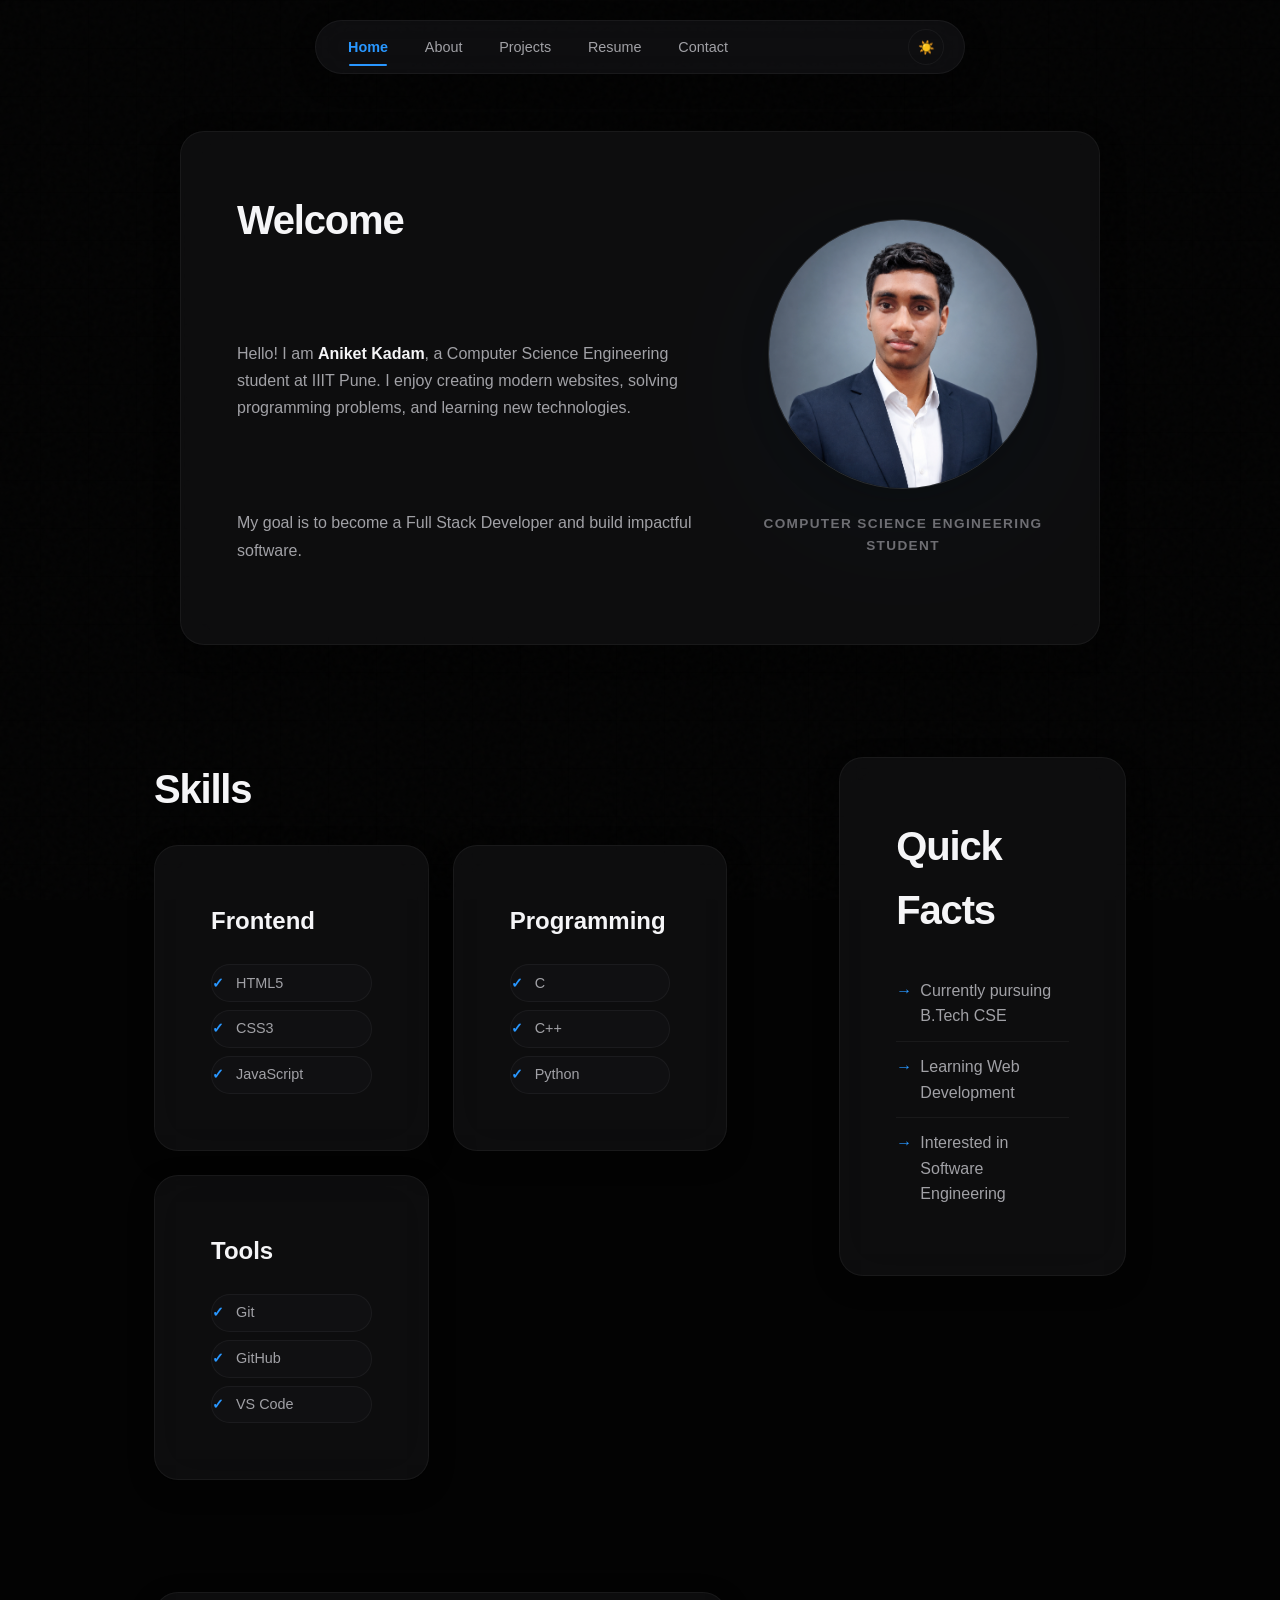
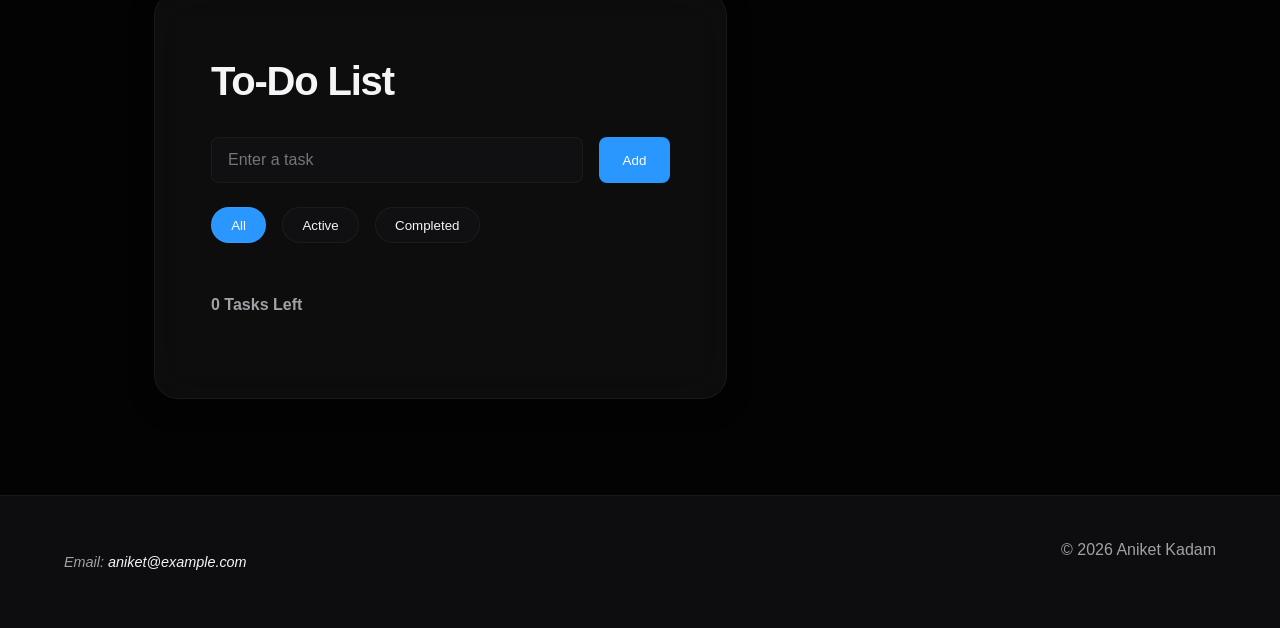
==== commit 6b5ba664: "js added" ====
--- a/index.html
+++ b/index.html
@@ -154,6 +154,27 @@
             </ul>
 
         </aside>
+        <section class="todo-section">
+
+    <h2>To-Do List</h2>
+
+    <div class="todo-input-group">
+        <input type="text" id="task-input" placeholder="Enter a task">
+        <button id="add-btn">Add</button>
+    </div>
+
+    <div id="filter-buttons">
+        <button class="active">All</button>
+        <button>Active</button>
+        <button>Completed</button>
+    </div>
+
+    <ul id="task-list"></ul>
+
+    <p id="task-counter">0 Tasks Left</p>
+
+</section>
+        
 
     </main>
 
@@ -175,7 +196,7 @@
         </p>
 
     </footer>
-<script src="scrpt.js"></script>
+<script src="js/script.js"></script>
 </body>
 
 </html>
--- a/css/style.css
+++ b/css/style.css
@@ -78,6 +78,26 @@
   --shadow-soft: 0 8px 30px -4px rgba(0, 0, 0, 0.25);
   --shadow-hover: 0 16px 40px -8px rgba(0, 0, 0, 0.4), 0 0 0 1px rgba(255, 255, 255, 0.03);
 }
+body.light-theme {
+    --bg-app: #fafafa;
+    --bg-surface: rgba(255,255,255,.85);
+    --bg-card: #ffffff;
+
+    --border-color: rgba(0,0,0,.06);
+    --border-strong: rgba(0,0,0,.12);
+
+    --text-primary: #1d1d1f;
+    --text-secondary: #515154;
+    --text-muted: #86868b;
+
+    --primary: #0071e3;
+    --accent: #a200f1;
+    --accent-glow: #0071e3;
+
+    --shadow-soft: 0 8px 24px -4px rgba(0,0,0,.06);
+    --shadow-hover: 0 12px 32px -6px rgba(0,0,0,.1);
+}
+
 
 /* ==========================================================================
    2. ROOT RESETS & ULTRA-SUBTLE PREMIUM BACKGROUND ENGINE
@@ -121,8 +141,8 @@
   background-size: 48px 48px;
   background-position: center top;
   /* Fade out the grid perfectly behind the hero section so they don't compete */
+  -webkit-mask-image: radial-gradient(ellipse at 50% 20%, transparent 20%, black 75%);
   mask-image: radial-gradient(ellipse at 50% 20%, transparent 20%, black 75%);
-  -webkit-mask-image: radial-gradient(ellipse at 50% 20%, transparent 20%, black 75%);
 }
 
 @media (prefers-color-scheme: light) {
@@ -210,8 +230,8 @@
   padding: 0.5rem 1.25rem;
   
   background: var(--bg-surface);
+  -webkit-backdrop-filter: blur(16px) saturate(180%);
   backdrop-filter: blur(16px) saturate(180%);
-  -webkit-backdrop-filter: blur(16px) saturate(180%);
   
   border: 1px solid var(--border-color);
   border-radius: var(--radius-pill);
@@ -366,8 +386,8 @@
   border-radius: var(--radius-lg);
   padding: clamp(2rem, 5vw, 3.5rem);
   box-shadow: var(--shadow-soft);
+  -webkit-backdrop-filter: blur(24px);
   backdrop-filter: blur(24px);
-  -webkit-backdrop-filter: blur(24px);
   animation: fadeUpReveal 0.6s var(--transition-smooth) both;
   transition: transform var(--duration-normal) var(--transition-smooth), 
               box-shadow var(--duration-normal) var(--transition-smooth), 
@@ -389,6 +409,7 @@
   border: none;
   box-shadow: none;
   padding: 0;
+  -webkit-backdrop-filter: none;
   backdrop-filter: none;
 }
 #projects-section:hover, #skills-section:hover {
@@ -665,16 +686,16 @@
 }
 
 .social-links a {
-  color: var(--primary);
+  color: var(--text-primary);
   text-decoration: none;
   font-weight: 600;
-  transition: transform var(--duration-fast) ease;
+  transition:0.5s;
   display: inline-block;
 }
 
 .social-links a:hover {
+  color: var(--primary);
   transform: translateY(-2px);
-  color: var(--text-primary);
 }
 
 /* ==========================================================================
@@ -795,4 +816,157 @@
   }
   
   html::before, body::before, body::after { display: none; }
-}+}
+/* ==============================
+   TO-DO LIST
+============================== */
+
+.todo-section {
+    background: var(--bg-card);
+    border: 1px solid var(--border-color);
+    border-radius: var(--radius-lg);
+    padding: 2rem;
+    box-shadow: var(--shadow-soft);
+    -webkit-backdrop-filter: blur(20px);
+    backdrop-filter: blur(20px);
+}
+
+.todo-input-group {
+    display: flex;
+    gap: 1rem;
+    margin: 1.5rem 0;
+}
+
+.todo-input-group input {
+    flex: 1;
+    padding: 0.8rem 1rem;
+    border: 1px solid var(--border-color);
+    border-radius: var(--radius-sm);
+    background: var(--bg-surface);
+    color: var(--text-primary);
+    font-size: 1rem;
+}
+
+.todo-input-group input:focus {
+    outline: none;
+    border-color: var(--primary);
+}
+
+.todo-input-group button {
+    padding: 0.8rem 1.5rem;
+    border: none;
+    border-radius: var(--radius-sm);
+    background: var(--primary);
+    color: white;
+    cursor: pointer;
+    transition: 0.3s;
+}
+
+.todo-input-group button:hover {
+    transform: translateY(-2px);
+}
+
+#filter-buttons {
+    display: flex;
+    gap: 1rem;
+    margin-bottom: 1.5rem;
+}
+
+#filter-buttons button {
+    padding: 0.6rem 1.2rem;
+    border: 1px solid var(--border-color);
+    border-radius: var(--radius-pill);
+    background: var(--bg-surface);
+    color: var(--text-primary);
+    cursor: pointer;
+    transition: 0.3s;
+}
+
+#filter-buttons button:hover {
+    background: var(--primary);
+    color: white;
+}
+
+#filter-buttons button.active {
+    background: var(--primary);
+    color: white;
+}
+
+#task-list {
+    list-style: none;
+    display: flex;
+    flex-direction: column;
+    gap: 1rem;
+}
+
+.task-item {
+    display: flex;
+    align-items: center;
+    gap: 1rem;
+    padding: 1rem;
+    background: var(--bg-surface);
+    border: 1px solid var(--border-color);
+    border-radius: var(--radius-md);
+}
+
+.task-item input[type="checkbox"] {
+    width: 18px;
+    height: 18px;
+}
+
+.task-text {
+    flex: 1;
+    color: var(--text-primary);
+}
+
+.completed .task-text {
+    text-decoration: line-through;
+    color: var(--text-muted);
+    opacity: 0.7;
+}
+
+.edit-btn,
+.delete-btn {
+    padding: 0.45rem 0.9rem;
+    border: none;
+    border-radius: var(--radius-sm);
+    cursor: pointer;
+    transition: 0.3s;
+}
+
+.edit-btn {
+    background: var(--primary);
+    color: white;
+}
+
+.delete-btn {
+    background: #e53935;
+    color: white;
+}
+
+.edit-btn:hover,
+.delete-btn:hover {
+    transform: translateY(-2px);
+}
+
+#task-counter {
+    margin-top: 1.5rem;
+    color: var(--text-secondary);
+    font-weight: 600;
+}
+
+@media (max-width: 768px) {
+
+    .todo-input-group {
+        flex-direction: column;
+    }
+
+    .task-item {
+        flex-wrap: wrap;
+    }
+
+    .edit-btn,
+    .delete-btn {
+        flex: 1;
+    }
+}
